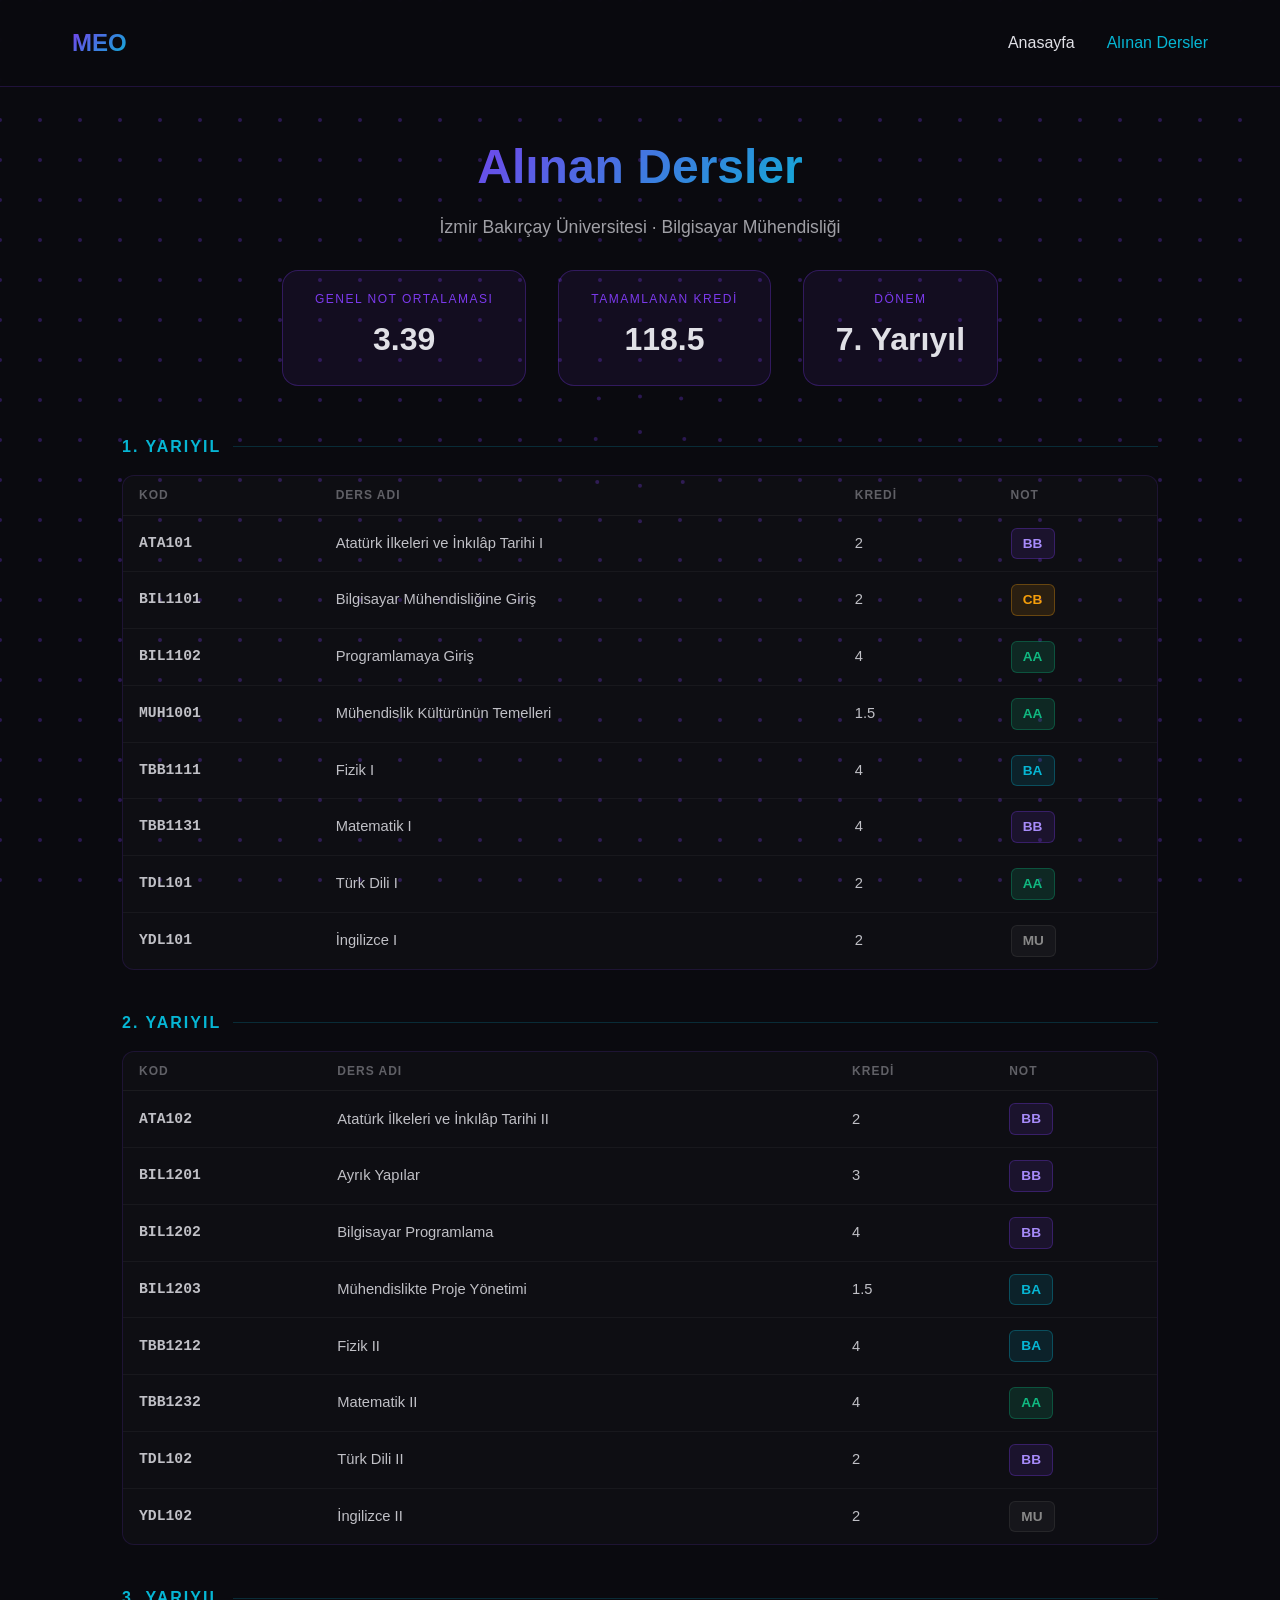
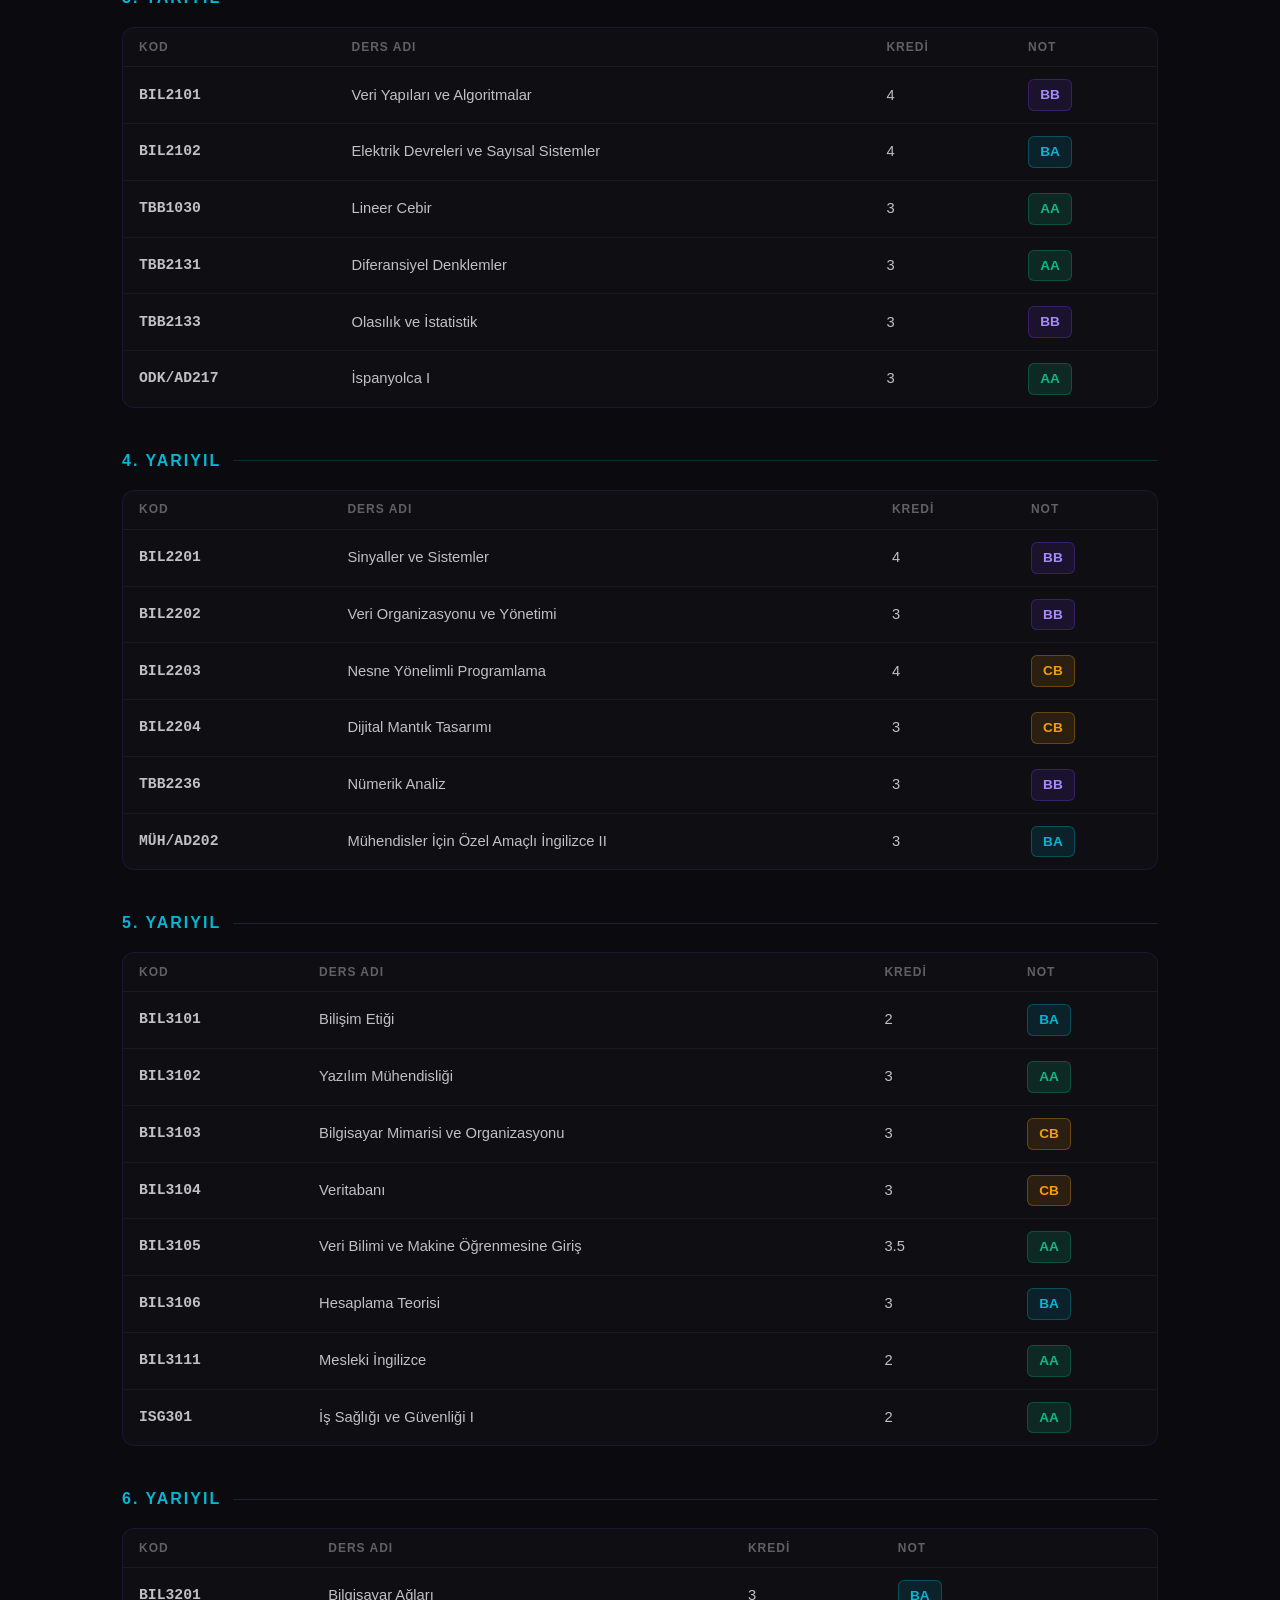
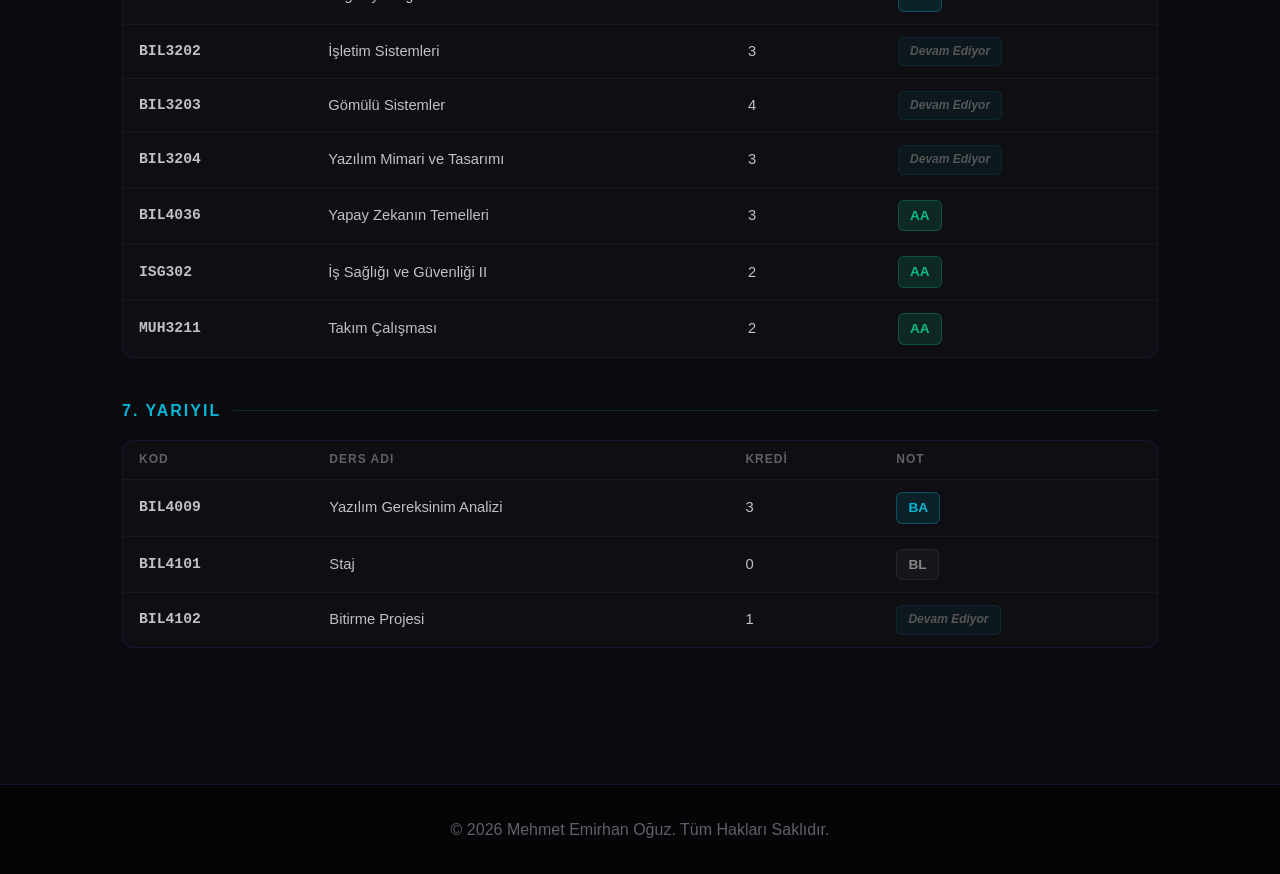
==== dersler.html @ ff8ae70c "portfolio sitesi" ====
<!DOCTYPE html>
<html lang="tr">
<head>
    <meta charset="UTF-8">
    <meta name="viewport" content="width=device-width, initial-scale=1.0">
    <title>Aldığım Dersler - Mehmet Emirhan Oğuz</title>
    <link rel="stylesheet" href="style.css">
    <style>
        /* Page Header */
        .page-header {
            min-height: 30vh;
            display: flex;
            align-items: center;
            justify-content: center;
            text-align: center;
            padding-top: 100px;
            position: relative;
            z-index: 1;
        }

        .page-header h1 {
            font-size: 3rem;
            font-weight: bold;
            background: linear-gradient(135deg, #7c3aed, #06b6d4);
            -webkit-background-clip: text;
            -webkit-text-fill-color: transparent;
            background-clip: text;
            margin-bottom: 0.5rem;
        }

        .page-header p {
            color: #a0a0a6;
            font-size: 1.1rem;
        }

        /* GNO Badge */
        .gno-banner {
            display: flex;
            justify-content: center;
            gap: 2rem;
            flex-wrap: wrap;
            margin-bottom: 3rem;
            position: relative;
            z-index: 1;
        }

        .gno-card {
            background: rgba(124, 58, 237, 0.08);
            border: 1px solid rgba(124, 58, 237, 0.3);
            border-radius: 16px;
            padding: 1.2rem 2rem;
            text-align: center;
        }

        .gno-card .gno-label {
            font-size: 0.75rem;
            text-transform: uppercase;
            letter-spacing: 1.5px;
            color: #7c3aed;
            margin-bottom: 0.3rem;
        }

        .gno-card .gno-value {
            font-size: 2rem;
            font-weight: bold;
            color: #e0e0e6;
        }

        /* Courses Section */
        .courses-section {
            padding: 0 2rem 6rem;
            position: relative;
            z-index: 1;
            max-width: 1100px;
            margin: 0 auto;
        }

        /* Semester Block */
        .semester-block {
            margin-bottom: 2.5rem;
        }

        .semester-title {
            font-size: 1rem;
            font-weight: 700;
            text-transform: uppercase;
            letter-spacing: 2px;
            color: #06b6d4;
            margin-bottom: 1rem;
            display: flex;
            align-items: center;
            gap: 0.75rem;
        }

        .semester-title::after {
            content: '';
            flex: 1;
            height: 1px;
            background: rgba(6, 182, 212, 0.2);
        }

        /* Course Table */
        .course-table {
            width: 100%;
            border-collapse: collapse;
        }

        .course-table th {
            text-align: left;
            font-size: 0.75rem;
            text-transform: uppercase;
            letter-spacing: 1px;
            color: #606066;
            padding: 0.6rem 1rem;
            border-bottom: 1px solid rgba(255,255,255,0.05);
        }

        .course-table td {
            padding: 0.75rem 1rem;
            font-size: 0.92rem;
            color: #c0c0c6;
            border-bottom: 1px solid rgba(255,255,255,0.04);
        }

        .course-table tr:last-child td {
            border-bottom: none;
        }

        .course-table tbody tr {
            transition: background 0.2s ease;
        }

        .course-table tbody tr:hover {
            background: rgba(124, 58, 237, 0.06);
        }

        .course-code {
            font-family: 'Courier New', monospace;
            font-size: 0.8rem;
            color: #7c3aed;
            font-weight: 600;
        }

        /* Grade Badges */
        .grade {
            display: inline-block;
            padding: 0.25rem 0.7rem;
            border-radius: 6px;
            font-weight: 700;
            font-size: 0.85rem;
        }

        .grade-AA { background: rgba(16, 185, 129, 0.15); color: #10b981; border: 1px solid rgba(16,185,129,0.3); }
        .grade-BA { background: rgba(6, 182, 212, 0.12); color: #06b6d4; border: 1px solid rgba(6,182,212,0.3); }
        .grade-BB { background: rgba(124, 58, 237, 0.12); color: #a78bfa; border: 1px solid rgba(124,58,237,0.3); }
        .grade-CB { background: rgba(245, 158, 11, 0.12); color: #f59e0b; border: 1px solid rgba(245,158,11,0.3); }
        .grade-MU { background: rgba(100,100,100,0.1); color: #888; border: 1px solid rgba(100,100,100,0.2); }
        .grade-ongoing { background: rgba(6, 182, 212, 0.06); color: #555; border: 1px solid rgba(6,182,212,0.1); font-style: italic; font-size: 0.75rem; }

        /* Semester card wrapper */
        .semester-card {
            background: rgba(255,255,255,0.02);
            border: 1px solid rgba(124, 58, 237, 0.15);
            border-radius: 12px;
            overflow: hidden;
        }

        .back-link {
            display: inline-flex;
            align-items: center;
            gap: 0.5rem;
            color: #7c3aed;
            text-decoration: none;
            font-size: 0.9rem;
            font-weight: 600;
            margin-bottom: 2rem;
            transition: color 0.2s;
            position: relative;
            z-index: 1;
            padding: 0 2rem;
            margin-top: 1rem;
        }

        .back-link:hover { color: #a78bfa; }
    </style>
</head>
<body>

    <canvas id="dot-canvas"></canvas>
    <div id="particles-container"></div>

    <!-- Navigation -->
    <nav class="navbar">
        <div class="navbar-content">
            <div class="logo">MEO</div>
            <ul class="nav-links">
                <li><a href="index.html">Anasayfa</a></li>
                <li><a href="dersler.html" style="color:#06b6d4">Alınan Dersler</a></li>
            </ul>
        </div>
    </nav>

    <!-- Page Header -->
    <div class="page-header">
        <div>
            <h1>Alınan Dersler</h1>
            <p>İzmir Bakırçay Üniversitesi · Bilgisayar Mühendisliği</p>
        </div>
    </div>

    <!-- GNO Kartları -->
    <div class="gno-banner">
        <div class="gno-card">
            <div class="gno-label">Genel Not Ortalaması</div>
            <div class="gno-value">3.39</div>
        </div>
        <div class="gno-card">
            <div class="gno-label">Tamamlanan Kredi</div>
            <div class="gno-value">118.5</div>
        </div>
        <div class="gno-card">
            <div class="gno-label">Dönem</div>
            <div class="gno-value">7. Yarıyıl</div>
        </div>
    </div>

    <!-- Courses -->
    <div class="courses-section">

        <!-- 1. Yarıyıl -->
        <div class="semester-block">
            <div class="semester-title">1. Yarıyıl</div>
            <div class="semester-card">
                <table class="course-table">
                    <thead>
                        <tr>
                            <th>Kod</th>
                            <th>Ders Adı</th>
                            <th>Kredi</th>
                            <th>Not</th>
                        </tr>
                    </thead>
                    <tbody>
                        <tr><td class="course-code">ATA101</td><td>Atatürk İlkeleri ve İnkılâp Tarihi I</td><td>2</td><td><span class="grade grade-BB">BB</span></td></tr>
                        <tr><td class="course-code">BIL1101</td><td>Bilgisayar Mühendisliğine Giriş</td><td>2</td><td><span class="grade grade-CB">CB</span></td></tr>
                        <tr><td class="course-code">BIL1102</td><td>Programlamaya Giriş</td><td>4</td><td><span class="grade grade-AA">AA</span></td></tr>
                        <tr><td class="course-code">MUH1001</td><td>Mühendislik Kültürünün Temelleri</td><td>1.5</td><td><span class="grade grade-AA">AA</span></td></tr>
                        <tr><td class="course-code">TBB1111</td><td>Fizik I</td><td>4</td><td><span class="grade grade-BA">BA</span></td></tr>
                        <tr><td class="course-code">TBB1131</td><td>Matematik I</td><td>4</td><td><span class="grade grade-BB">BB</span></td></tr>
                        <tr><td class="course-code">TDL101</td><td>Türk Dili I</td><td>2</td><td><span class="grade grade-AA">AA</span></td></tr>
                        <tr><td class="course-code">YDL101</td><td>İngilizce I</td><td>2</td><td><span class="grade grade-MU">MU</span></td></tr>
                    </tbody>
                </table>
            </div>
        </div>

        <!-- 2. Yarıyıl -->
        <div class="semester-block">
            <div class="semester-title">2. Yarıyıl</div>
            <div class="semester-card">
                <table class="course-table">
                    <thead>
                        <tr>
                            <th>Kod</th>
                            <th>Ders Adı</th>
                            <th>Kredi</th>
                            <th>Not</th>
                        </tr>
                    </thead>
                    <tbody>
                        <tr><td class="course-code">ATA102</td><td>Atatürk İlkeleri ve İnkılâp Tarihi II</td><td>2</td><td><span class="grade grade-BB">BB</span></td></tr>
                        <tr><td class="course-code">BIL1201</td><td>Ayrık Yapılar</td><td>3</td><td><span class="grade grade-BB">BB</span></td></tr>
                        <tr><td class="course-code">BIL1202</td><td>Bilgisayar Programlama</td><td>4</td><td><span class="grade grade-BB">BB</span></td></tr>
                        <tr><td class="course-code">BIL1203</td><td>Mühendislikte Proje Yönetimi</td><td>1.5</td><td><span class="grade grade-BA">BA</span></td></tr>
                        <tr><td class="course-code">TBB1212</td><td>Fizik II</td><td>4</td><td><span class="grade grade-BA">BA</span></td></tr>
                        <tr><td class="course-code">TBB1232</td><td>Matematik II</td><td>4</td><td><span class="grade grade-AA">AA</span></td></tr>
                        <tr><td class="course-code">TDL102</td><td>Türk Dili II</td><td>2</td><td><span class="grade grade-BB">BB</span></td></tr>
                        <tr><td class="course-code">YDL102</td><td>İngilizce II</td><td>2</td><td><span class="grade grade-MU">MU</span></td></tr>
                    </tbody>
                </table>
            </div>
        </div>

        <!-- 3. Yarıyıl -->
        <div class="semester-block">
            <div class="semester-title">3. Yarıyıl</div>
            <div class="semester-card">
                <table class="course-table">
                    <thead>
                        <tr>
                            <th>Kod</th>
                            <th>Ders Adı</th>
                            <th>Kredi</th>
                            <th>Not</th>
                        </tr>
                    </thead>
                    <tbody>
                        <tr><td class="course-code">BIL2101</td><td>Veri Yapıları ve Algoritmalar</td><td>4</td><td><span class="grade grade-BB">BB</span></td></tr>
                        <tr><td class="course-code">BIL2102</td><td>Elektrik Devreleri ve Sayısal Sistemler</td><td>4</td><td><span class="grade grade-BA">BA</span></td></tr>
                        <tr><td class="course-code">TBB1030</td><td>Lineer Cebir</td><td>3</td><td><span class="grade grade-AA">AA</span></td></tr>
                        <tr><td class="course-code">TBB2131</td><td>Diferansiyel Denklemler</td><td>3</td><td><span class="grade grade-AA">AA</span></td></tr>
                        <tr><td class="course-code">TBB2133</td><td>Olasılık ve İstatistik</td><td>3</td><td><span class="grade grade-BB">BB</span></td></tr>
                        <tr><td class="course-code">ODK/AD217</td><td>İspanyolca I</td><td>3</td><td><span class="grade grade-AA">AA</span></td></tr>
                    </tbody>
                </table>
            </div>
        </div>

        <!-- 4. Yarıyıl -->
        <div class="semester-block">
            <div class="semester-title">4. Yarıyıl</div>
            <div class="semester-card">
                <table class="course-table">
                    <thead>
                        <tr>
                            <th>Kod</th>
                            <th>Ders Adı</th>
                            <th>Kredi</th>
                            <th>Not</th>
                        </tr>
                    </thead>
                    <tbody>
                        <tr><td class="course-code">BIL2201</td><td>Sinyaller ve Sistemler</td><td>4</td><td><span class="grade grade-BB">BB</span></td></tr>
                        <tr><td class="course-code">BIL2202</td><td>Veri Organizasyonu ve Yönetimi</td><td>3</td><td><span class="grade grade-BB">BB</span></td></tr>
                        <tr><td class="course-code">BIL2203</td><td>Nesne Yönelimli Programlama</td><td>4</td><td><span class="grade grade-CB">CB</span></td></tr>
                        <tr><td class="course-code">BIL2204</td><td>Dijital Mantık Tasarımı</td><td>3</td><td><span class="grade grade-CB">CB</span></td></tr>
                        <tr><td class="course-code">TBB2236</td><td>Nümerik Analiz</td><td>3</td><td><span class="grade grade-BB">BB</span></td></tr>
                        <tr><td class="course-code">MÜH/AD202</td><td>Mühendisler İçin Özel Amaçlı İngilizce II</td><td>3</td><td><span class="grade grade-BA">BA</span></td></tr>
                    </tbody>
                </table>
            </div>
        </div>

        <!-- 5. Yarıyıl -->
        <div class="semester-block">
            <div class="semester-title">5. Yarıyıl</div>
            <div class="semester-card">
                <table class="course-table">
                    <thead>
                        <tr>
                            <th>Kod</th>
                            <th>Ders Adı</th>
                            <th>Kredi</th>
                            <th>Not</th>
                        </tr>
                    </thead>
                    <tbody>
                        <tr><td class="course-code">BIL3101</td><td>Bilişim Etiği</td><td>2</td><td><span class="grade grade-BA">BA</span></td></tr>
                        <tr><td class="course-code">BIL3102</td><td>Yazılım Mühendisliği</td><td>3</td><td><span class="grade grade-AA">AA</span></td></tr>
                        <tr><td class="course-code">BIL3103</td><td>Bilgisayar Mimarisi ve Organizasyonu</td><td>3</td><td><span class="grade grade-CB">CB</span></td></tr>
                        <tr><td class="course-code">BIL3104</td><td>Veritabanı</td><td>3</td><td><span class="grade grade-CB">CB</span></td></tr>
                        <tr><td class="course-code">BIL3105</td><td>Veri Bilimi ve Makine Öğrenmesine Giriş</td><td>3.5</td><td><span class="grade grade-AA">AA</span></td></tr>
                        <tr><td class="course-code">BIL3106</td><td>Hesaplama Teorisi</td><td>3</td><td><span class="grade grade-BA">BA</span></td></tr>
                        <tr><td class="course-code">BIL3111</td><td>Mesleki İngilizce</td><td>2</td><td><span class="grade grade-AA">AA</span></td></tr>
                        <tr><td class="course-code">ISG301</td><td>İş Sağlığı ve Güvenliği I</td><td>2</td><td><span class="grade grade-AA">AA</span></td></tr>
                    </tbody>
                </table>
            </div>
        </div>

        <!-- 6. Yarıyıl -->
        <div class="semester-block">
            <div class="semester-title">6. Yarıyıl</div>
            <div class="semester-card">
                <table class="course-table">
                    <thead>
                        <tr>
                            <th>Kod</th>
                            <th>Ders Adı</th>
                            <th>Kredi</th>
                            <th>Not</th>
                        </tr>
                    </thead>
                    <tbody>
                        <tr><td class="course-code">BIL3201</td><td>Bilgisayar Ağları</td><td>3</td><td><span class="grade grade-BA">BA</span></td></tr>
                        <tr><td class="course-code">BIL3202</td><td>İşletim Sistemleri</td><td>3</td><td><span class="grade grade-ongoing">Devam Ediyor</span></td></tr>
                        <tr><td class="course-code">BIL3203</td><td>Gömülü Sistemler</td><td>4</td><td><span class="grade grade-ongoing">Devam Ediyor</span></td></tr>
                        <tr><td class="course-code">BIL3204</td><td>Yazılım Mimari ve Tasarımı</td><td>3</td><td><span class="grade grade-ongoing">Devam Ediyor</span></td></tr>
                        <tr><td class="course-code">BIL4036</td><td>Yapay Zekanın Temelleri</td><td>3</td><td><span class="grade grade-AA">AA</span></td></tr>
                        <tr><td class="course-code">ISG302</td><td>İş Sağlığı ve Güvenliği II</td><td>2</td><td><span class="grade grade-AA">AA</span></td></tr>
                        <tr><td class="course-code">MUH3211</td><td>Takım Çalışması</td><td>2</td><td><span class="grade grade-AA">AA</span></td></tr>
                    </tbody>
                </table>
            </div>
        </div>

        <!-- 7. Yarıyıl -->
        <div class="semester-block">
            <div class="semester-title">7. Yarıyıl</div>
            <div class="semester-card">
                <table class="course-table">
                    <thead>
                        <tr>
                            <th>Kod</th>
                            <th>Ders Adı</th>
                            <th>Kredi</th>
                            <th>Not</th>
                        </tr>
                    </thead>
                    <tbody>
                        <tr><td class="course-code">BIL4009</td><td>Yazılım Gereksinim Analizi</td><td>3</td><td><span class="grade grade-BA">BA</span></td></tr>
                        <tr><td class="course-code">BIL4101</td><td>Staj</td><td>0</td><td><span class="grade grade-MU">BL</span></td></tr>
                        <tr><td class="course-code">BIL4102</td><td>Bitirme Projesi</td><td>1</td><td><span class="grade grade-ongoing">Devam Ediyor</span></td></tr>
                    </tbody>
                </table>
            </div>
        </div>

    </div>

    <!-- Footer -->
    <footer class="footer">
        <p>&copy; 2026 Mehmet Emirhan Oğuz. Tüm Hakları Saklıdır.</p>
    </footer>

    <script src="script.js"></script>
</body>
</html>
---- style.css ----
/* Global Styles */
* {
    margin: 0;
    padding: 0;
    box-sizing: border-box;
}

html {
    scroll-behavior: smooth;
}

body {
    font-family: 'Segoe UI', Tahoma, Geneva, Verdana, sans-serif;
    background-color: #0a0a0f;
    color: #e0e0e6;
    line-height: 1.6;
    overflow-x: hidden;
}

/* Canvas Background */
#dot-canvas {
    position: fixed;
    top: 0;
    left: 0;
    width: 100%;
    height: 100%;
    pointer-events: none;
    z-index: 0;
}

/* Particles Container */
#particles-container {
    position: fixed;
    top: 0;
    left: 0;
    width: 100%;
    height: 100%;
    pointer-events: none;
    z-index: 50;
}

.code-particle {
    position: absolute;
    font-family: 'Courier New', monospace;
    font-size: 0.75rem;
    font-weight: bold;
    white-space: nowrap;
    user-select: none;
    animation: particle-float 1.5s ease-out forwards;
}

@keyframes particle-float {
    0% {
        opacity: 1;
        transform: translateY(0px);
    }
    100% {
        opacity: 0;
        transform: translateY(-100px);
    }
}

/* Navbar */
.navbar {
    position: fixed;
    top: 0;
    left: 0;
    right: 0;
    background: rgba(10, 10, 15, 0.95);
    backdrop-filter: blur(10px);
    z-index: 100;
    border-bottom: 1px solid rgba(124, 58, 237, 0.2);
}

.navbar-content {
    max-width: 1200px;
    margin: 0 auto;
    padding: 1.5rem 2rem;
    display: flex;
    justify-content: space-between;
    align-items: center;
}

.logo {
    font-size: 1.5rem;
    font-weight: bold;
    background: linear-gradient(135deg, #7c3aed, #06b6d4);
    -webkit-background-clip: text;
    -webkit-text-fill-color: transparent;
    background-clip: text;
}

.nav-links {
    display: flex;
    list-style: none;
    gap: 2rem;
}

.nav-links a {
    color: #e0e0e6;
    text-decoration: none;
    transition: color 0.3s ease;
    position: relative;
}

.nav-links a:hover {
    color: #06b6d4;
}

.nav-links a::after {
    content: '';
    position: absolute;
    bottom: -5px;
    left: 0;
    width: 0;
    height: 2px;
    background: linear-gradient(90deg, #7c3aed, #06b6d4);
    transition: width 0.3s ease;
}

.nav-links a:hover::after {
    width: 100%;
}

/* Container */
.container {
    max-width: 1200px;
    margin: 0 auto;
    padding: 0 2rem;
}

/* Hero Section */
.hero {
    min-height: 100vh;
    display: flex;
    align-items: center;
    justify-content: center;
    position: relative;
    margin-top: 60px;
    text-align: center;
    overflow: hidden;
}

.hero::before {
    content: '';
    position: absolute;
    width: 400px;
    height: 400px;
    background: radial-gradient(circle, rgba(124, 58, 237, 0.1) 0%, transparent 70%);
    border-radius: 50%;
    top: 10%;
    right: 10%;
    animation: pulse 4s ease-in-out infinite;
}

.hero::after {
    content: '';
    position: absolute;
    width: 300px;
    height: 300px;
    background: radial-gradient(circle, rgba(6, 182, 212, 0.1) 0%, transparent 70%);
    border-radius: 50%;
    bottom: 10%;
    left: 10%;
    animation: pulse-reverse 4s ease-in-out infinite;
}

@keyframes pulse {
    0%, 100% { transform: scale(1); }
    50% { transform: scale(1.1); }
}

@keyframes pulse-reverse {
    0%, 100% { transform: scale(1); }
    50% { transform: scale(0.9); }
}

.hero-content {
    position: relative;
    z-index: 1;
    animation: fadeInUp 0.8s ease;
    display: flex;
    flex-direction: column;
    align-items: center;
    gap: 2rem;
}

.profile-pic {
    width: 150px;
    height: 150px;
    border-radius: 50%;
    background: rgba(124, 58, 237, 0.1);
    border: 3px solid #7c3aed;
    display: flex;
    align-items: center;
    justify-content: center;
    font-size: 4rem;
    animation: profile-pulse 2s ease-in-out infinite;
}

@keyframes profile-pulse {
    0%, 100% {
        box-shadow: 0 0 0 0 rgba(124, 58, 237, 0.5);
    }
    50% {
        box-shadow: 0 0 0 10px rgba(124, 58, 237, 0);
    }
}

@keyframes fadeInUp {
    from {
        opacity: 0;
        transform: translateY(30px);
    }
    to {
        opacity: 1;
        transform: translateY(0);
    }
}

.hero-title {
    font-size: 3.5rem;
    margin-bottom: 1rem;
    font-weight: bold;
    line-height: 1.2;
}

.highlight {
    background: linear-gradient(135deg, #7c3aed, #06b6d4);
    -webkit-background-clip: text;
    -webkit-text-fill-color: transparent;
    background-clip: text;
}

.hero-subtitle {
    font-size: 1.3rem;
    color: #a0a0a6;
    margin-bottom: 2rem;
}

.cta-button {
    display: inline-block;
    padding: 1rem 2.5rem;
    background: linear-gradient(135deg, #7c3aed, #06b6d4);
    color: white;
    border: none;
    border-radius: 50px;
    text-decoration: none;
    font-weight: 600;
    transition: all 0.3s ease;
    box-shadow: 0 4px 15px rgba(124, 58, 237, 0.3);
}

.cta-button:hover {
    transform: translateY(-3px);
    box-shadow: 0 6px 25px rgba(124, 58, 237, 0.5);
}

/* About Section */
.about {
    padding: 6rem 2rem;
    position: relative;
    z-index: 1;
}

.about h2 {
    font-size: 2.5rem;
    margin-bottom: 2rem;
    text-align: center;
    background: linear-gradient(135deg, #7c3aed, #06b6d4);
    -webkit-background-clip: text;
    -webkit-text-fill-color: transparent;
    background-clip: text;
}

.about-text {
    font-size: 1.1rem;
    max-width: 700px;
    margin: 0 auto;
    color: #c0c0c6;
    text-align: center;
    line-height: 1.8;
}

/* Skills Section */
.skills-section {
    margin-top: 3rem;
}

.skills-title {
    font-size: 1.5rem;
    text-align: center;
    margin-bottom: 2rem;
    background: linear-gradient(135deg, #7c3aed, #06b6d4);
    -webkit-background-clip: text;
    -webkit-text-fill-color: transparent;
    background-clip: text;
}

.skills-grid {
    display: grid;
    grid-template-columns: repeat(2, 1fr);
    gap: 1.5rem;
    max-width: 900px;
    margin: 0 auto;
}

.skill-category {
    background: rgba(255, 255, 255, 0.03);
    border: 1px solid rgba(124, 58, 237, 0.2);
    border-radius: 12px;
    padding: 1.5rem;
}

.skill-category h4 {
    font-size: 0.85rem;
    text-transform: uppercase;
    letter-spacing: 1px;
    color: #06b6d4;
    margin-bottom: 1rem;
}

.skill-tags {
    display: flex;
    flex-wrap: wrap;
    gap: 0.5rem;
}

.skill-tag {
    display: inline-block;
    padding: 0.35rem 0.75rem;
    background: rgba(124, 58, 237, 0.1);
    border: 1px solid rgba(124, 58, 237, 0.3);
    border-radius: 20px;
    font-size: 0.78rem;
    color: #a78bfa;
    transition: all 0.2s ease;
}

.skill-tag:hover {
    background: rgba(124, 58, 237, 0.25);
    border-color: rgba(124, 58, 237, 0.6);
    color: #c4b5fd;
}

@media (max-width: 768px) {
    .skills-grid {
        grid-template-columns: 1fr;
    }
}

/* Hobbies Section */
.hobbies-section {
    margin-top: 2.5rem;
}

.hobbies-grid {
    display: flex;
    flex-wrap: wrap;
    gap: 1rem;
    max-width: 900px;
    margin: 0 auto;
    justify-content: center;
}

.hobby-item {
    display: flex;
    align-items: center;
    gap: 0.75rem;
    background: rgba(255, 255, 255, 0.02);
    border: 1px solid rgba(6, 182, 212, 0.15);
    border-radius: 12px;
    padding: 0.9rem 1.2rem;
    flex: 1 1 180px;
    max-width: 260px;
    transition: border-color 0.2s ease;
}

.hobby-item:hover {
    border-color: rgba(6, 182, 212, 0.35);
}

.hobby-icon {
    font-size: 1.6rem;
    flex-shrink: 0;
}

.hobby-name {
    font-size: 0.9rem;
    font-weight: 600;
    color: #e0e0e6;
    margin-bottom: 0.15rem;
}

.hobby-desc {
    font-size: 0.78rem;
    color: #666677;
    line-height: 1.4;
}

@media (max-width: 768px) {
    .hobbies-grid {
        flex-direction: column;
        align-items: stretch;
    }
    .hobby-item {
        max-width: 100%;
    }
}

/* Education Section */
.education {
    padding: 6rem 2rem;
    position: relative;
    z-index: 1;
}

.education h2 {
    font-size: 2.5rem;
    margin-bottom: 3rem;
    text-align: center;
    background: linear-gradient(135deg, #7c3aed, #06b6d4);
    -webkit-background-clip: text;
    -webkit-text-fill-color: transparent;
    background-clip: text;
}

.education-grid {
    display: grid;
    grid-template-columns: repeat(2, 1fr);
    gap: 2rem;
    max-width: 900px;
    margin: 0 auto;
}

.education-card {
    background: rgba(255, 255, 255, 0.03);
    border: 1px solid rgba(124, 58, 237, 0.2);
    border-radius: 16px;
    padding: 2rem;
    display: flex;
    align-items: center;
    gap: 1.5rem;
    transition: all 0.3s ease;
}

.education-card:hover {
    border-color: rgba(124, 58, 237, 0.45);
    box-shadow: 0 8px 32px rgba(124, 58, 237, 0.1);
    transform: translateY(-4px);
}

.edu-logo {
    width: 72px;
    height: 72px;
    object-fit: contain;
    flex-shrink: 0;
    border-radius: 10px;
    background: white;
    padding: 6px;
}

.edu-school-name {
    font-size: 1rem;
    font-weight: 700;
    color: #e0e0e6;
    margin-bottom: 0.3rem;
}

.edu-degree {
    font-size: 0.88rem;
    color: #a78bfa;
    margin-bottom: 0.25rem;
}

.edu-date {
    font-size: 0.8rem;
    color: #666677;
    margin-bottom: 0.25rem;
}

.edu-gpa {
    font-size: 0.82rem;
    color: #06b6d4;
    font-weight: 600;
}

@media (max-width: 768px) {
    .education-grid {
        grid-template-columns: 1fr;
    }
}

/* Contact info */
.contact-info {
    display: flex;
    justify-content: center;
    gap: 2rem;
    flex-wrap: wrap;
    margin-bottom: 1.5rem;
}

.contact-detail {
    display: flex;
    align-items: center;
    gap: 0.5rem;
    font-size: 1rem;
    color: #c0c0c6;
}

.contact-icon {
    font-size: 1.1rem;
}

/* Internship Section */
.internship {
    padding: 6rem 2rem;
    position: relative;
    z-index: 1;
    background: rgba(124, 58, 237, 0.02);
}

.internship h2 {
    font-size: 2.5rem;
    margin-bottom: 2rem;
    text-align: center;
    background: linear-gradient(135deg, #7c3aed, #06b6d4);
    -webkit-background-clip: text;
    -webkit-text-fill-color: transparent;
    background-clip: text;
}

.internship-card {
    max-width: 760px;
    margin: 0 auto;
    background: rgba(255, 255, 255, 0.03);
    border: 1px solid rgba(124, 58, 237, 0.2);
    border-radius: 16px;
    padding: 2rem 2.5rem;
    transition: all 0.3s ease;
}

.internship-card:hover {
    border-color: rgba(124, 58, 237, 0.45);
    box-shadow: 0 8px 32px rgba(124, 58, 237, 0.1);
}

.internship-header {
    display: flex;
    justify-content: space-between;
    align-items: flex-start;
    gap: 1rem;
    margin-bottom: 1.2rem;
}

.internship-role {
    font-size: 1.2rem;
    font-weight: 700;
    color: #e0e0e6;
    margin-bottom: 0.3rem;
}

.internship-company {
    font-size: 0.95rem;
    color: #a78bfa;
    font-weight: 600;
    margin-bottom: 0.25rem;
}

.internship-sub {
    font-weight: 400;
    color: #666677;
    font-size: 0.85rem;
}

.internship-location {
    font-size: 0.82rem;
    color: #555566;
}

.internship-date {
    font-size: 0.85rem;
    color: white;
    background: linear-gradient(135deg, #7c3aed, #06b6d4);
    padding: 0.3rem 0.9rem;
    border-radius: 20px;
    font-weight: 600;
    white-space: nowrap;
    flex-shrink: 0;
}

.internship-tags {
    display: flex;
    flex-wrap: wrap;
    gap: 0.5rem;
    margin-bottom: 1rem;
}

.internship-desc {
    font-size: 0.92rem;
    color: #888899;
    line-height: 1.7;
}

/* Quote */
.quote-section {
    padding: 3rem 2rem;
    text-align: center;
    position: relative;
    z-index: 1;
}

.quote-text {
    font-size: 1.9rem;
    font-style: italic;
    letter-spacing: 0.5px;
    background: linear-gradient(135deg, #7c3aed, #06b6d4);
    -webkit-background-clip: text;
    -webkit-text-fill-color: transparent;
    background-clip: text;
}

/* Projects Section */
.projects {
    padding: 6rem 2rem;
    position: relative;
    z-index: 1;
    background: rgba(124, 58, 237, 0.02);
}

.projects h2 {
    font-size: 2.5rem;
    margin-bottom: 3rem;
    text-align: center;
    background: linear-gradient(135deg, #7c3aed, #06b6d4);
    -webkit-background-clip: text;
    -webkit-text-fill-color: transparent;
    background-clip: text;
}

.projects-grid {
    display: grid;
    grid-template-columns: repeat(3, 1fr);
    gap: 2rem;
    margin-bottom: 3rem;
}

.project-card {
    background: rgba(255, 255, 255, 0.03);
    border: 1px solid rgba(124, 58, 237, 0.2);
    border-radius: 12px;
    padding: 2rem;
    transition: all 0.3s ease;
    position: relative;
    overflow: hidden;
}

.project-card::before {
    content: '';
    position: absolute;
    top: 0;
    left: -100%;
    width: 100%;
    height: 100%;
    background: linear-gradient(90deg, transparent, rgba(124, 58, 237, 0.1), transparent);
    transition: left 0.5s ease;
}

.project-card:hover::before {
    left: 100%;
}

.project-card:hover {
    border-color: rgba(124, 58, 237, 0.5);
    box-shadow: 0 8px 32px rgba(124, 58, 237, 0.15);
    transform: translateY(-8px);
}

.card-icon {
    font-size: 3rem;
    margin-bottom: 1rem;
    display: block;
}

.project-card h3 {
    font-size: 1.3rem;
    margin-bottom: 1rem;
    color: #e0e0e6;
}

.project-card p {
    color: #a0a0a6;
    margin-bottom: 1.5rem;
    font-size: 0.95rem;
}

.card-tags {
    display: flex;
    flex-wrap: wrap;
    gap: 0.5rem;
}

.tag {
    display: inline-block;
    padding: 0.4rem 0.8rem;
    background: rgba(6, 182, 212, 0.1);
    border: 1px solid rgba(6, 182, 212, 0.3);
    border-radius: 20px;
    font-size: 0.75rem;
    color: #06b6d4;
}

/* Contact Section */
.contact {
    padding: 6rem 2rem;
    position: relative;
    z-index: 1;
    text-align: center;
}

.contact h2 {
    font-size: 2.5rem;
    margin-bottom: 1rem;
    background: linear-gradient(135deg, #7c3aed, #06b6d4);
    -webkit-background-clip: text;
    -webkit-text-fill-color: transparent;
    background-clip: text;
}

.contact-text {
    font-size: 1.1rem;
    color: #a0a0a6;
    margin-bottom: 2rem;
}

.contact-links {
    display: flex;
    gap: 1rem;
    justify-content: center;
    flex-wrap: wrap;
}

.contact-button {
    padding: 0.8rem 2rem;
    background: transparent;
    border: 2px solid #7c3aed;
    color: #7c3aed;
    border-radius: 50px;
    text-decoration: none;
    transition: all 0.3s ease;
    font-weight: 600;
}

.contact-button:hover {
    background: #7c3aed;
    color: white;
    box-shadow: 0 4px 15px rgba(124, 58, 237, 0.3);
}

/* Footer */
.footer {
    background: rgba(0, 0, 0, 0.5);
    padding: 2rem;
    text-align: center;
    color: #606066;
    position: relative;
    z-index: 1;
    border-top: 1px solid rgba(124, 58, 237, 0.2);
}

/* Responsive */
@media (max-width: 1024px) {
    .projects-grid {
        grid-template-columns: repeat(2, 1fr);
    }
}

@media (max-width: 768px) {
    .hero-title {
        font-size: 2rem;
    }

    .hero-subtitle {
        font-size: 1rem;
    }

    .nav-links {
        gap: 1rem;
    }

    .navbar-content {
        padding: 1rem;
    }

    .projects-grid {
        grid-template-columns: 1fr;
    }

    .profile-pic {
        width: 120px;
        height: 120px;
        font-size: 3rem;
    }

    .about h2,
    .projects h2,
    .contact h2 {
        font-size: 2rem;
    }

    .contact-links {
        flex-direction: column;
    }

    .contact-button {
        width: 100%;
    }
}

@media (max-width: 480px) {
    .hero-title {
        font-size: 1.5rem;
    }

    .floating-element {
        font-size: 2rem;
    }

    .hero::before,
    .hero::after {
        display: none;
    }
}

/* Project Emoji Animations */
@keyframes emoji-swoosh-left-side {
    0% {
        left: -100px;
        opacity: 0;
    }
    30% {
        left: 30px;
        opacity: 0.4;
    }
    100% {
        left: 30px;
        opacity: 0;
    }
}

@keyframes emoji-swoosh-right-side {
    0% {
        right: -100px;
        opacity: 0;
    }
    30% {
        right: 30px;
        opacity: 0.4;
    }
    100% {
        right: 30px;
        opacity: 0;
    }
}

/* Fast scroll up animation on page load */
@keyframes fast-scroll-up {
    0% {
        transform: translateY(0);
    }
    100% {
        transform: translateY(-2000px);
    }
}
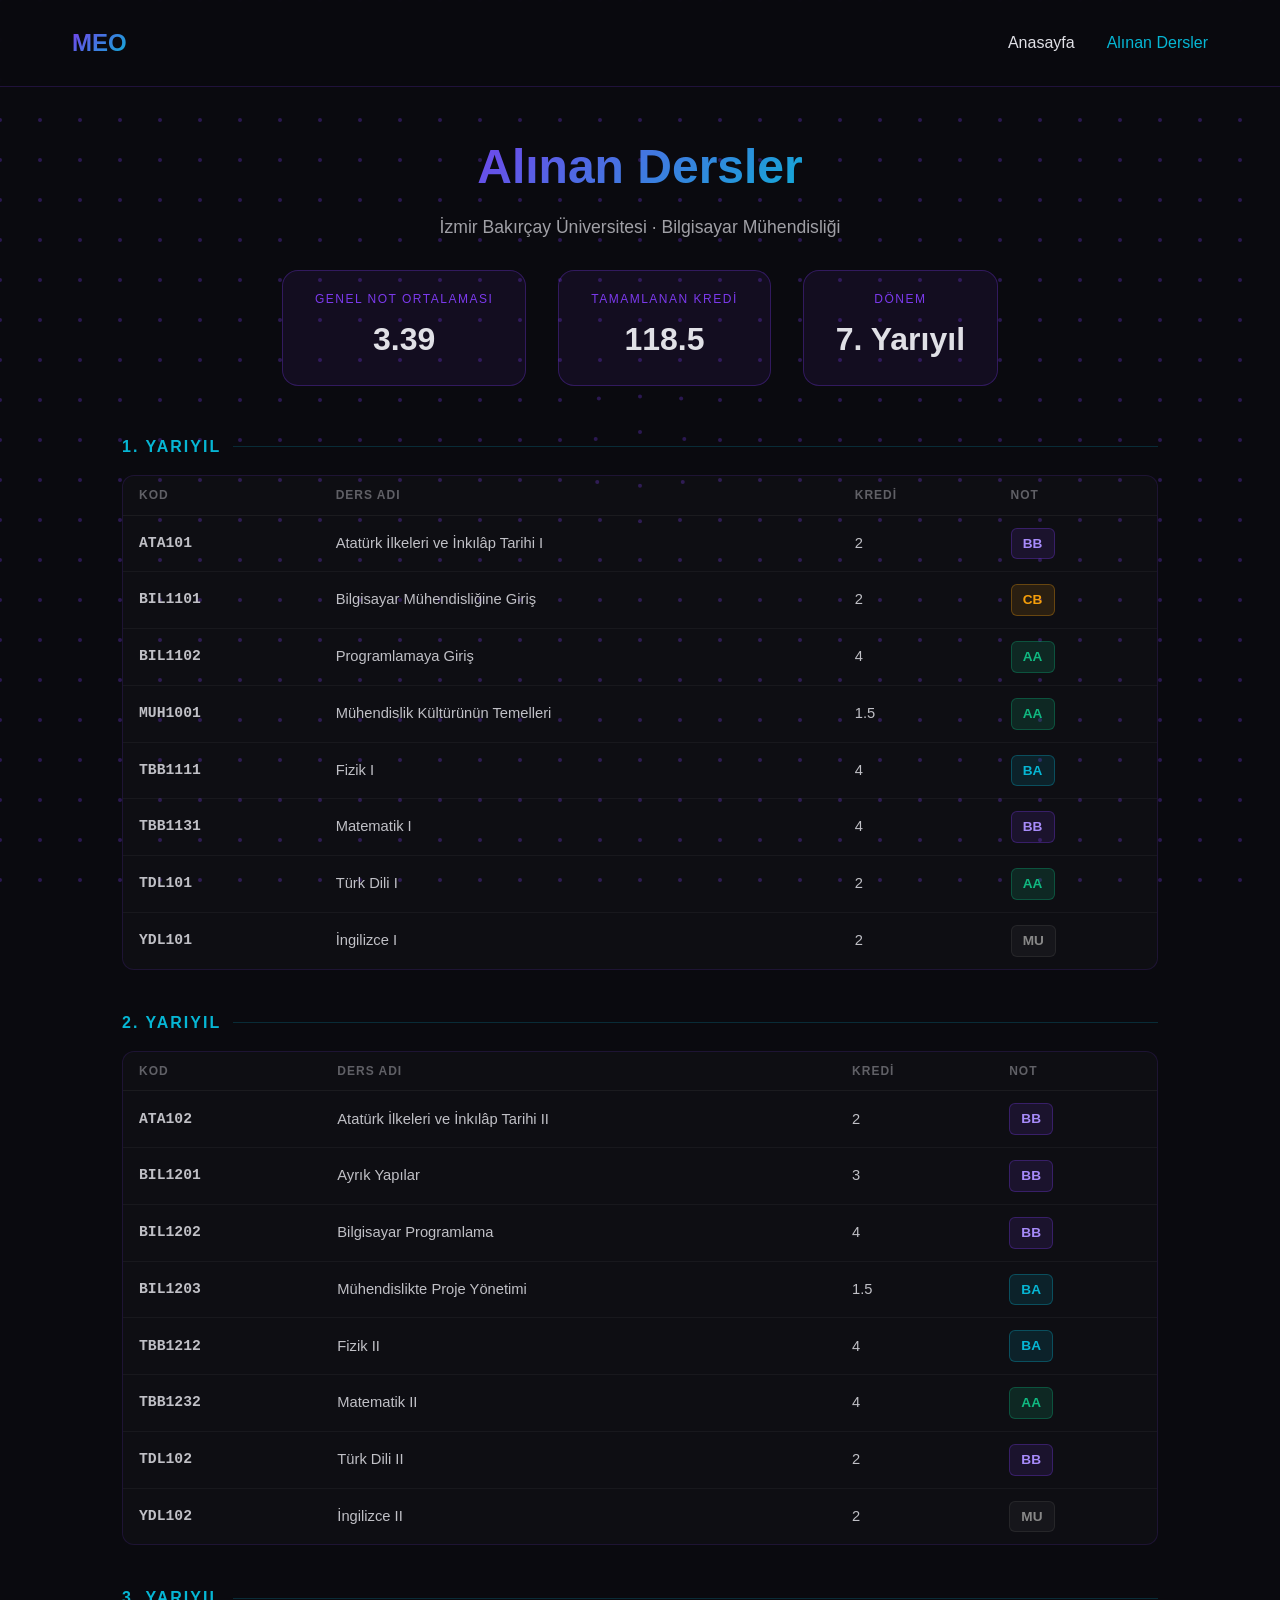
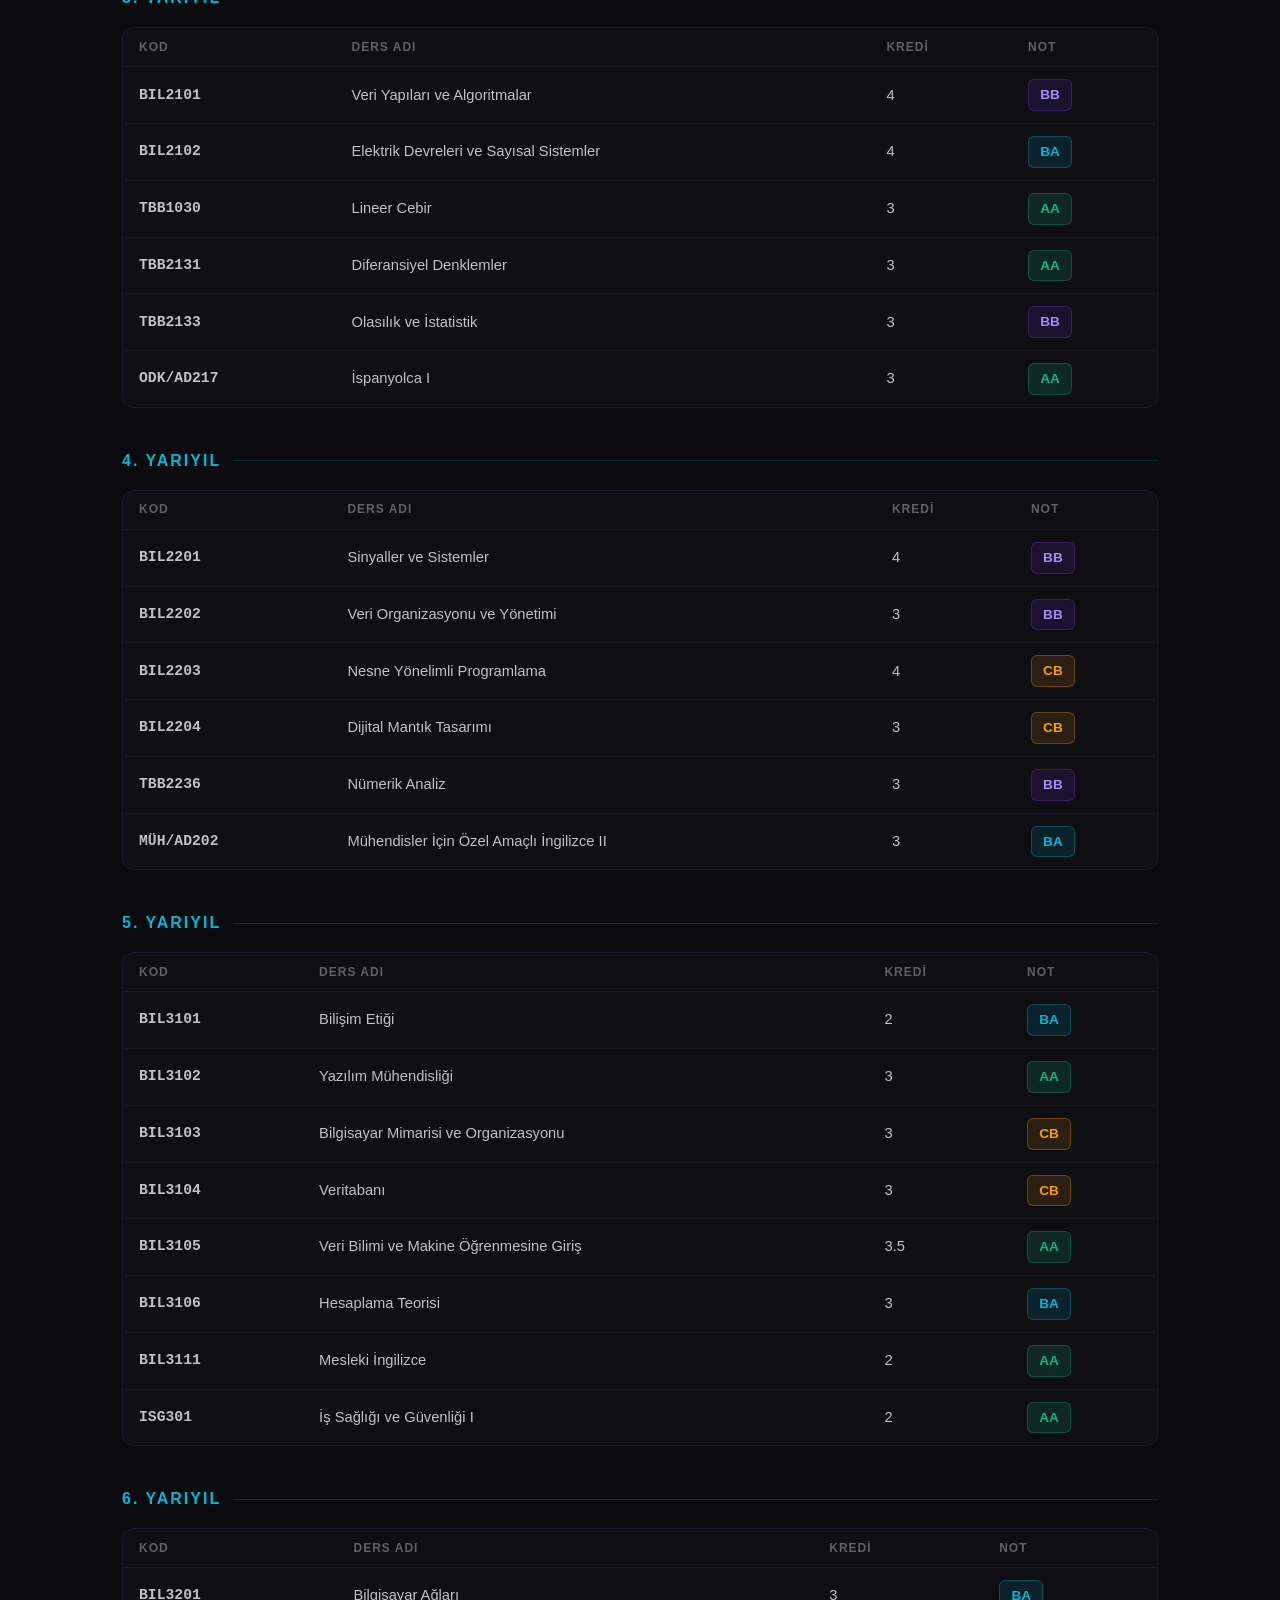
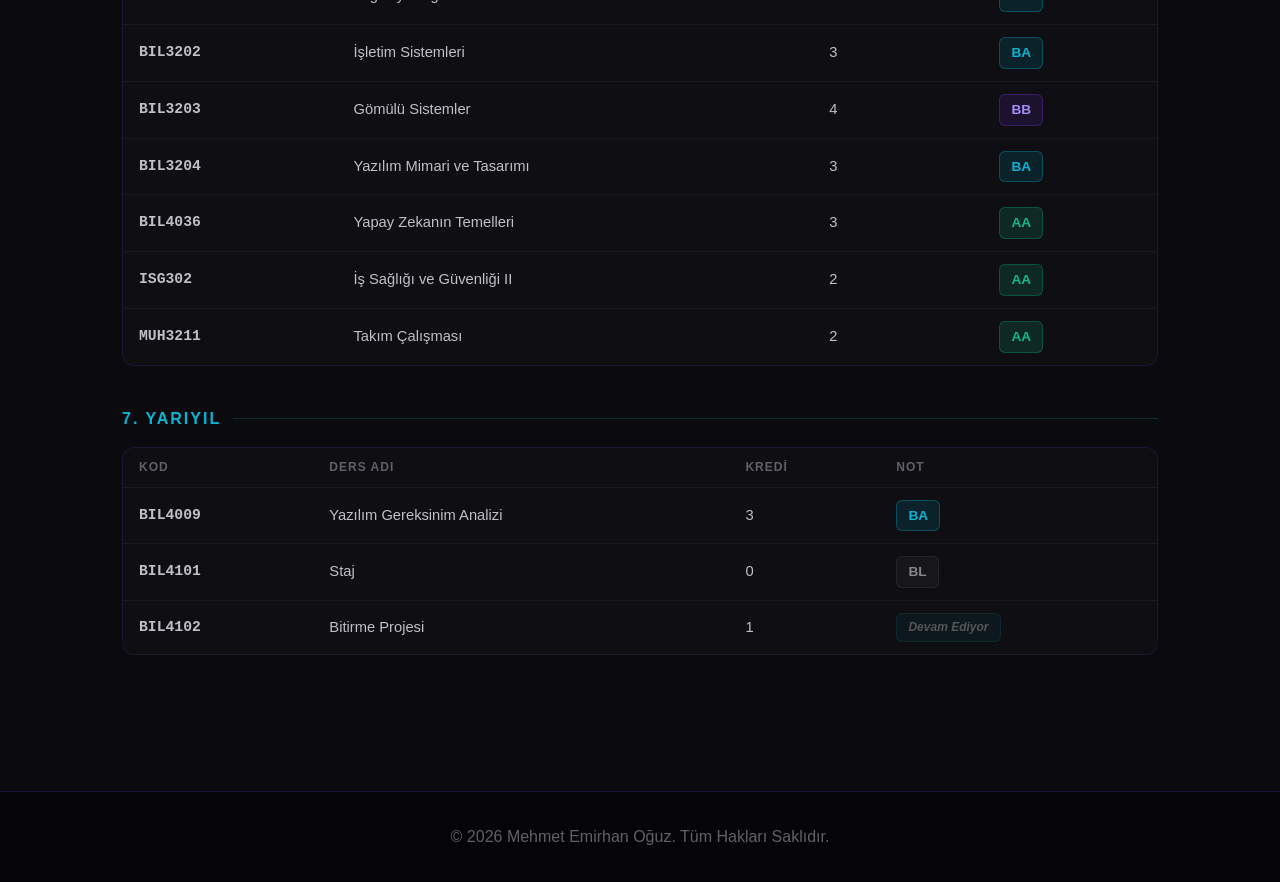
==== commit 088d5def: "Update course grades in dersler.html" ====
--- a/dersler.html
+++ b/dersler.html
@@ -373,9 +373,9 @@
                     </thead>
                     <tbody>
                         <tr><td class="course-code">BIL3201</td><td>Bilgisayar Ağları</td><td>3</td><td><span class="grade grade-BA">BA</span></td></tr>
-                        <tr><td class="course-code">BIL3202</td><td>İşletim Sistemleri</td><td>3</td><td><span class="grade grade-ongoing">Devam Ediyor</span></td></tr>
-                        <tr><td class="course-code">BIL3203</td><td>Gömülü Sistemler</td><td>4</td><td><span class="grade grade-ongoing">Devam Ediyor</span></td></tr>
-                        <tr><td class="course-code">BIL3204</td><td>Yazılım Mimari ve Tasarımı</td><td>3</td><td><span class="grade grade-ongoing">Devam Ediyor</span></td></tr>
+                        <tr><td class="course-code">BIL3202</td><td>İşletim Sistemleri</td><td>3</td><td><span class="grade grade-BA">BA</span></td></tr>
+                        <tr><td class="course-code">BIL3203</td><td>Gömülü Sistemler</td><td>4</td><td><span class="grade grade-BB">BB</span></td></tr>
+                        <tr><td class="course-code">BIL3204</td><td>Yazılım Mimari ve Tasarımı</td><td>3</td><td><span class="grade grade-BA">BA</span></td></tr>
                         <tr><td class="course-code">BIL4036</td><td>Yapay Zekanın Temelleri</td><td>3</td><td><span class="grade grade-AA">AA</span></td></tr>
                         <tr><td class="course-code">ISG302</td><td>İş Sağlığı ve Güvenliği II</td><td>2</td><td><span class="grade grade-AA">AA</span></td></tr>
                         <tr><td class="course-code">MUH3211</td><td>Takım Çalışması</td><td>2</td><td><span class="grade grade-AA">AA</span></td></tr>
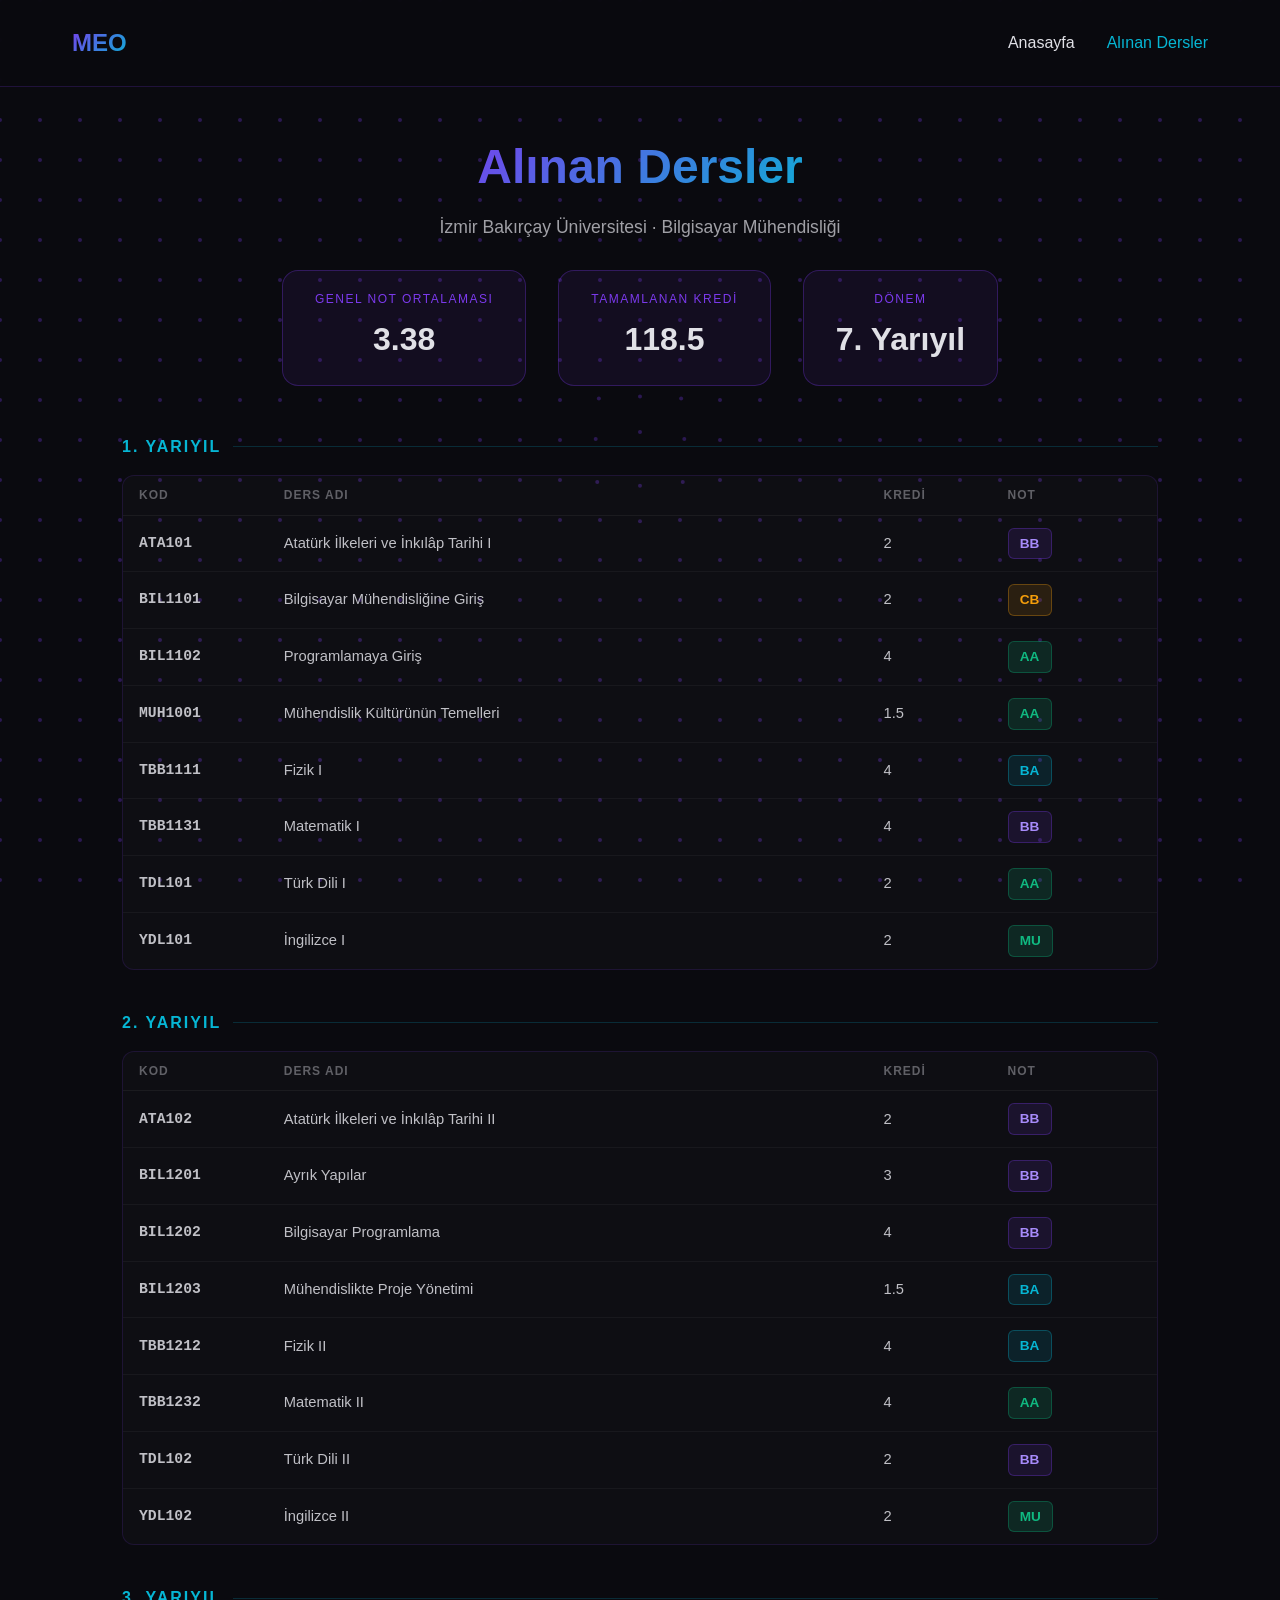
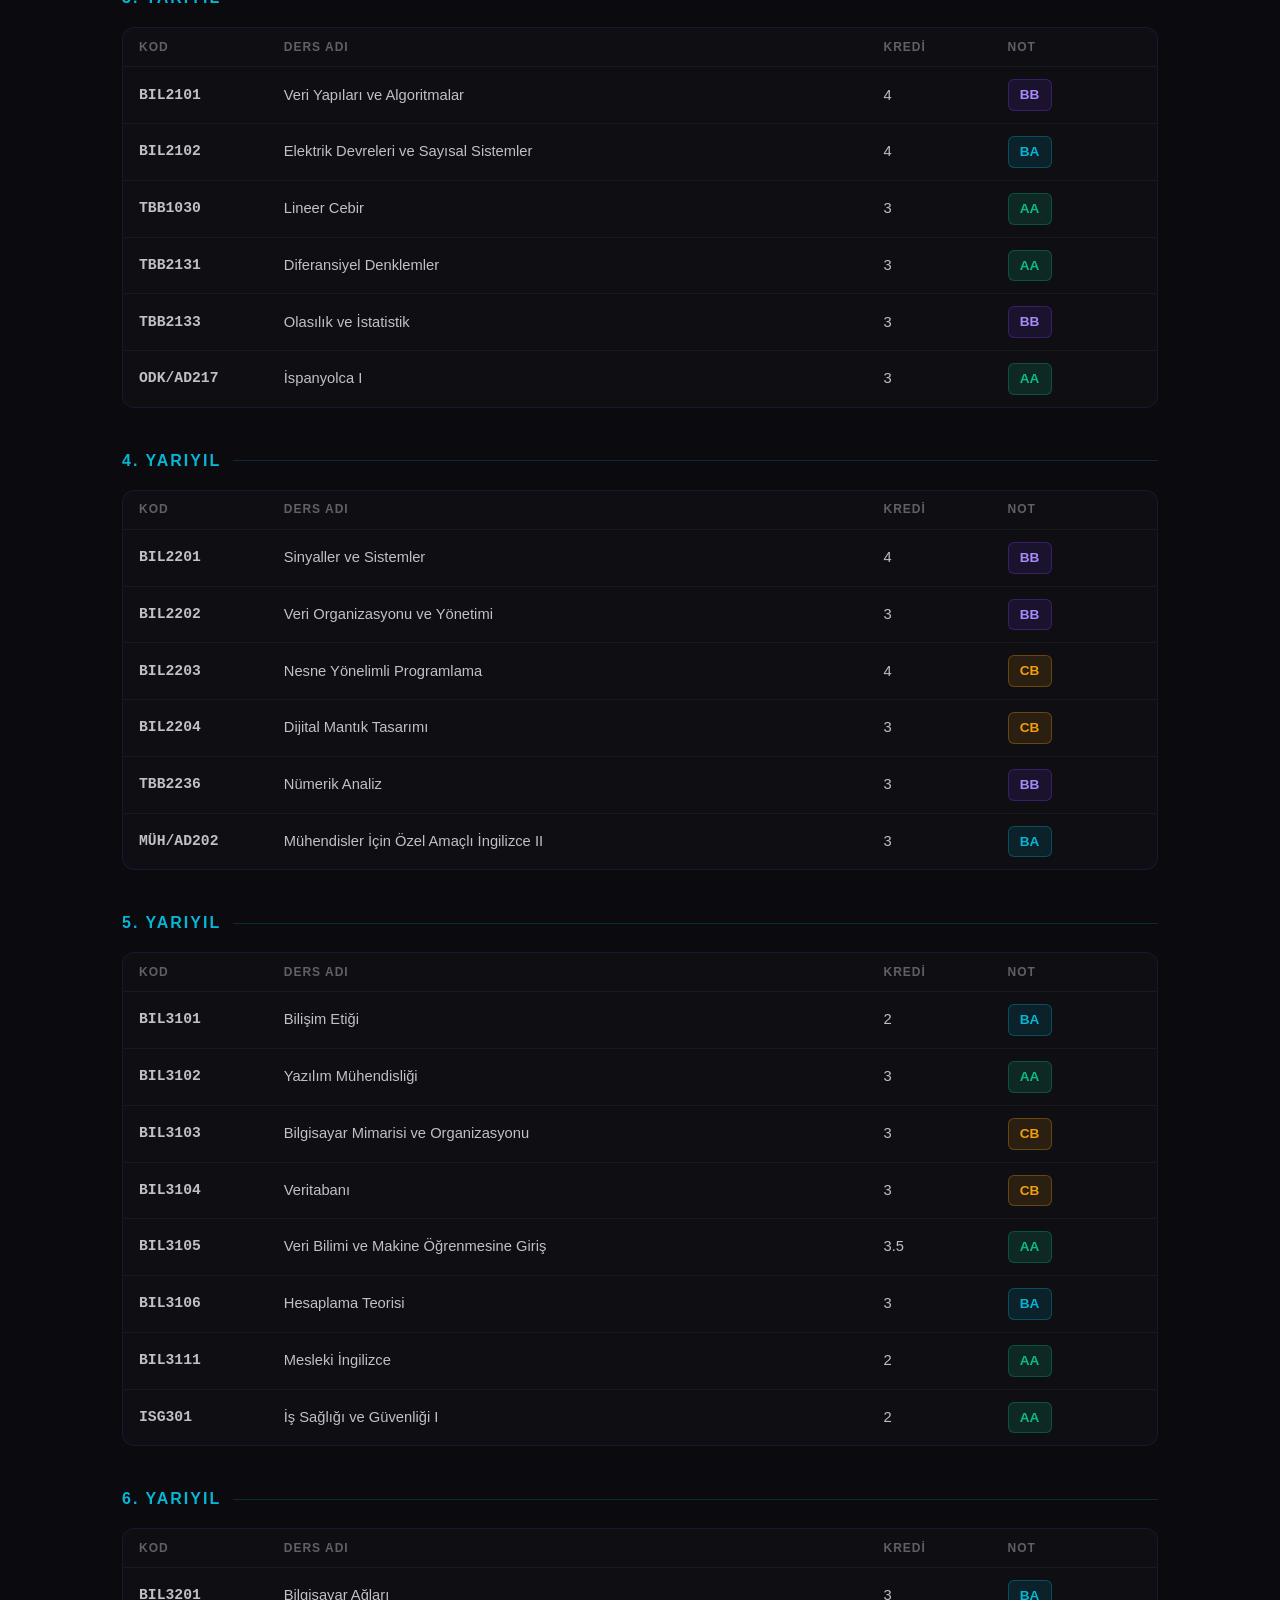
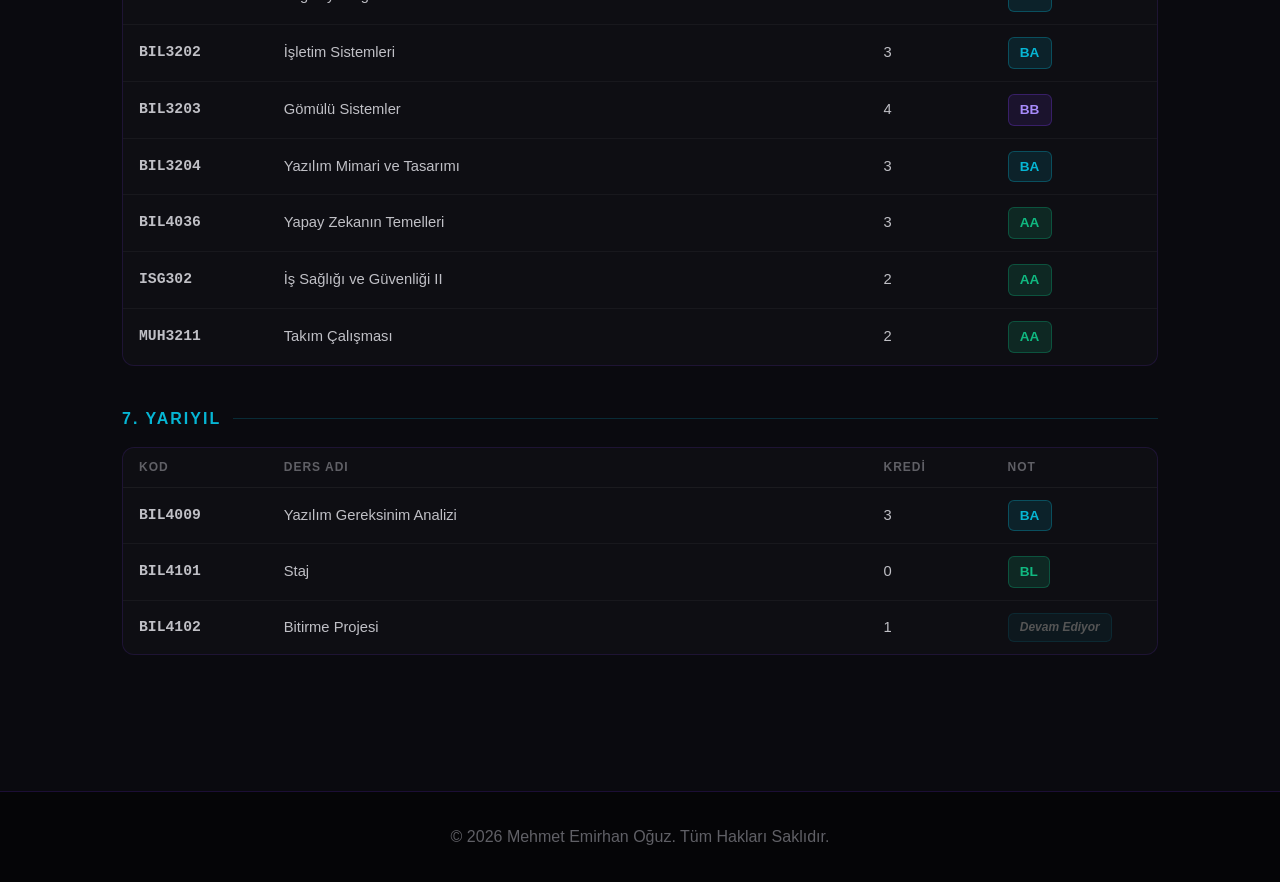
==== commit 8a039c55: "Refactor dersler.html markup and styles Reformat dersler.html: normalize DOCTYPE and self-closing ta" ====
--- a/dersler.html
+++ b/dersler.html
@@ -1,418 +1,697 @@
-<!DOCTYPE html>
+<!doctype html>
 <html lang="tr">
-<head>
-    <meta charset="UTF-8">
-    <meta name="viewport" content="width=device-width, initial-scale=1.0">
+  <head>
+    <meta charset="UTF-8" />
+    <meta name="viewport" content="width=device-width, initial-scale=1.0" />
     <title>Aldığım Dersler - Mehmet Emirhan Oğuz</title>
-    <link rel="stylesheet" href="style.css">
+    <link rel="stylesheet" href="style.css" />
     <style>
-        /* Page Header */
-        .page-header {
-            min-height: 30vh;
-            display: flex;
-            align-items: center;
-            justify-content: center;
-            text-align: center;
-            padding-top: 100px;
-            position: relative;
-            z-index: 1;
-        }
-
-        .page-header h1 {
-            font-size: 3rem;
-            font-weight: bold;
-            background: linear-gradient(135deg, #7c3aed, #06b6d4);
-            -webkit-background-clip: text;
-            -webkit-text-fill-color: transparent;
-            background-clip: text;
-            margin-bottom: 0.5rem;
-        }
-
-        .page-header p {
-            color: #a0a0a6;
-            font-size: 1.1rem;
-        }
-
-        /* GNO Badge */
-        .gno-banner {
-            display: flex;
-            justify-content: center;
-            gap: 2rem;
-            flex-wrap: wrap;
-            margin-bottom: 3rem;
-            position: relative;
-            z-index: 1;
-        }
-
-        .gno-card {
-            background: rgba(124, 58, 237, 0.08);
-            border: 1px solid rgba(124, 58, 237, 0.3);
-            border-radius: 16px;
-            padding: 1.2rem 2rem;
-            text-align: center;
-        }
-
-        .gno-card .gno-label {
-            font-size: 0.75rem;
-            text-transform: uppercase;
-            letter-spacing: 1.5px;
-            color: #7c3aed;
-            margin-bottom: 0.3rem;
-        }
-
-        .gno-card .gno-value {
-            font-size: 2rem;
-            font-weight: bold;
-            color: #e0e0e6;
-        }
-
-        /* Courses Section */
-        .courses-section {
-            padding: 0 2rem 6rem;
-            position: relative;
-            z-index: 1;
-            max-width: 1100px;
-            margin: 0 auto;
-        }
-
-        /* Semester Block */
-        .semester-block {
-            margin-bottom: 2.5rem;
-        }
-
-        .semester-title {
-            font-size: 1rem;
-            font-weight: 700;
-            text-transform: uppercase;
-            letter-spacing: 2px;
-            color: #06b6d4;
-            margin-bottom: 1rem;
-            display: flex;
-            align-items: center;
-            gap: 0.75rem;
-        }
-
-        .semester-title::after {
-            content: '';
-            flex: 1;
-            height: 1px;
-            background: rgba(6, 182, 212, 0.2);
-        }
-
-        /* Course Table */
-        .course-table {
-            width: 100%;
-            border-collapse: collapse;
-        }
-
-        .course-table th {
-            text-align: left;
-            font-size: 0.75rem;
-            text-transform: uppercase;
-            letter-spacing: 1px;
-            color: #606066;
-            padding: 0.6rem 1rem;
-            border-bottom: 1px solid rgba(255,255,255,0.05);
-        }
-
-        .course-table td {
-            padding: 0.75rem 1rem;
-            font-size: 0.92rem;
-            color: #c0c0c6;
-            border-bottom: 1px solid rgba(255,255,255,0.04);
-        }
-
-        .course-table tr:last-child td {
-            border-bottom: none;
-        }
-
-        .course-table tbody tr {
-            transition: background 0.2s ease;
-        }
-
-        .course-table tbody tr:hover {
-            background: rgba(124, 58, 237, 0.06);
-        }
-
-        .course-code {
-            font-family: 'Courier New', monospace;
-            font-size: 0.8rem;
-            color: #7c3aed;
-            font-weight: 600;
-        }
-
-        /* Grade Badges */
-        .grade {
-            display: inline-block;
-            padding: 0.25rem 0.7rem;
-            border-radius: 6px;
-            font-weight: 700;
-            font-size: 0.85rem;
-        }
-
-        .grade-AA { background: rgba(16, 185, 129, 0.15); color: #10b981; border: 1px solid rgba(16,185,129,0.3); }
-        .grade-BA { background: rgba(6, 182, 212, 0.12); color: #06b6d4; border: 1px solid rgba(6,182,212,0.3); }
-        .grade-BB { background: rgba(124, 58, 237, 0.12); color: #a78bfa; border: 1px solid rgba(124,58,237,0.3); }
-        .grade-CB { background: rgba(245, 158, 11, 0.12); color: #f59e0b; border: 1px solid rgba(245,158,11,0.3); }
-        .grade-MU { background: rgba(100,100,100,0.1); color: #888; border: 1px solid rgba(100,100,100,0.2); }
-        .grade-ongoing { background: rgba(6, 182, 212, 0.06); color: #555; border: 1px solid rgba(6,182,212,0.1); font-style: italic; font-size: 0.75rem; }
-
-        /* Semester card wrapper */
-        .semester-card {
-            background: rgba(255,255,255,0.02);
-            border: 1px solid rgba(124, 58, 237, 0.15);
-            border-radius: 12px;
-            overflow: hidden;
-        }
-
-        .back-link {
-            display: inline-flex;
-            align-items: center;
-            gap: 0.5rem;
-            color: #7c3aed;
-            text-decoration: none;
-            font-size: 0.9rem;
-            font-weight: 600;
-            margin-bottom: 2rem;
-            transition: color 0.2s;
-            position: relative;
-            z-index: 1;
-            padding: 0 2rem;
-            margin-top: 1rem;
-        }
-
-        .back-link:hover { color: #a78bfa; }
+      /* Page Header */
+      .page-header {
+        min-height: 30vh;
+        display: flex;
+        align-items: center;
+        justify-content: center;
+        text-align: center;
+        padding-top: 100px;
+        position: relative;
+        z-index: 1;
+      }
+
+      .page-header h1 {
+        font-size: 3rem;
+        font-weight: bold;
+        background: linear-gradient(135deg, #7c3aed, #06b6d4);
+        -webkit-background-clip: text;
+        -webkit-text-fill-color: transparent;
+        background-clip: text;
+        margin-bottom: 0.5rem;
+      }
+
+      .page-header p {
+        color: #a0a0a6;
+        font-size: 1.1rem;
+      }
+
+      /* GNO Badge */
+      .gno-banner {
+        display: flex;
+        justify-content: center;
+        gap: 2rem;
+        flex-wrap: wrap;
+        margin-bottom: 3rem;
+        position: relative;
+        z-index: 1;
+      }
+
+      .gno-card {
+        background: rgba(124, 58, 237, 0.08);
+        border: 1px solid rgba(124, 58, 237, 0.3);
+        border-radius: 16px;
+        padding: 1.2rem 2rem;
+        text-align: center;
+      }
+
+      .gno-card .gno-label {
+        font-size: 0.75rem;
+        text-transform: uppercase;
+        letter-spacing: 1.5px;
+        color: #7c3aed;
+        margin-bottom: 0.3rem;
+      }
+
+      .gno-card .gno-value {
+        font-size: 2rem;
+        font-weight: bold;
+        color: #e0e0e6;
+      }
+
+      /* Courses Section */
+      .courses-section {
+        padding: 0 2rem 6rem;
+        position: relative;
+        z-index: 1;
+        max-width: 1100px;
+        margin: 0 auto;
+      }
+
+      /* Semester Block */
+      .semester-block {
+        margin-bottom: 2.5rem;
+      }
+
+      .semester-title {
+        font-size: 1rem;
+        font-weight: 700;
+        text-transform: uppercase;
+        letter-spacing: 2px;
+        color: #06b6d4;
+        margin-bottom: 1rem;
+        display: flex;
+        align-items: center;
+        gap: 0.75rem;
+      }
+
+      .semester-title::after {
+        content: "";
+        flex: 1;
+        height: 1px;
+        background: rgba(6, 182, 212, 0.2);
+      }
+
+      /* Course Table */
+      .course-table {
+        width: 100%;
+        border-collapse: collapse;
+        table-layout: fixed;
+      }
+
+      .course-table th {
+        text-align: left;
+        font-size: 0.75rem;
+        text-transform: uppercase;
+        letter-spacing: 1px;
+        color: #606066;
+        padding: 0.6rem 1rem;
+        border-bottom: 1px solid rgba(255, 255, 255, 0.05);
+      }
+
+      .course-table th:nth-child(1),
+      .course-table td:nth-child(1) {
+        width: 14%;
+      }
+
+      .course-table th:nth-child(2),
+      .course-table td:nth-child(2) {
+        width: 58%;
+      }
+
+      .course-table th:nth-child(3),
+      .course-table td:nth-child(3) {
+        width: 12%;
+      }
+
+      .course-table th:nth-child(4),
+      .course-table td:nth-child(4) {
+        width: 16%;
+      }
+
+      .course-table td {
+        padding: 0.75rem 1rem;
+        font-size: 0.92rem;
+        color: #c0c0c6;
+        border-bottom: 1px solid rgba(255, 255, 255, 0.04);
+        vertical-align: middle;
+      }
+
+      .course-table tr:last-child td {
+        border-bottom: none;
+      }
+
+      .course-table tbody tr {
+        transition: background 0.2s ease;
+      }
+
+      .course-table tbody tr:hover {
+        background: rgba(124, 58, 237, 0.06);
+      }
+
+      .course-code {
+        font-family: "Courier New", monospace;
+        font-size: 0.8rem;
+        color: #7c3aed;
+        font-weight: 600;
+      }
+
+      /* Grade Badges */
+      .grade {
+        display: inline-block;
+        padding: 0.25rem 0.7rem;
+        border-radius: 6px;
+        font-weight: 700;
+        font-size: 0.85rem;
+      }
+
+      .grade-AA {
+        background: rgba(16, 185, 129, 0.15);
+        color: #10b981;
+        border: 1px solid rgba(16, 185, 129, 0.3);
+      }
+      .grade-BA {
+        background: rgba(6, 182, 212, 0.12);
+        color: #06b6d4;
+        border: 1px solid rgba(6, 182, 212, 0.3);
+      }
+      .grade-BB {
+        background: rgba(124, 58, 237, 0.12);
+        color: #a78bfa;
+        border: 1px solid rgba(124, 58, 237, 0.3);
+      }
+      .grade-CB {
+        background: rgba(245, 158, 11, 0.12);
+        color: #f59e0b;
+        border: 1px solid rgba(245, 158, 11, 0.3);
+      }
+      .grade-MU {
+        background: rgba(16, 185, 129, 0.15);
+        color: #10b981;
+        border: 1px solid rgba(16, 185, 129, 0.3);
+      }
+      .grade-ongoing {
+        background: rgba(6, 182, 212, 0.06);
+        color: #555;
+        border: 1px solid rgba(6, 182, 212, 0.1);
+        font-style: italic;
+        font-size: 0.75rem;
+      }
+
+      /* Semester card wrapper */
+      .semester-card {
+        background: rgba(255, 255, 255, 0.02);
+        border: 1px solid rgba(124, 58, 237, 0.15);
+        border-radius: 12px;
+        overflow: hidden;
+      }
+
+      .back-link {
+        display: inline-flex;
+        align-items: center;
+        gap: 0.5rem;
+        color: #7c3aed;
+        text-decoration: none;
+        font-size: 0.9rem;
+        font-weight: 600;
+        margin-bottom: 2rem;
+        transition: color 0.2s;
+        position: relative;
+        z-index: 1;
+        padding: 0 2rem;
+        margin-top: 1rem;
+      }
+
+      .back-link:hover {
+        color: #a78bfa;
+      }
     </style>
-</head>
-<body>
-
+  </head>
+  <body>
     <canvas id="dot-canvas"></canvas>
     <div id="particles-container"></div>
 
     <!-- Navigation -->
     <nav class="navbar">
-        <div class="navbar-content">
-            <div class="logo">MEO</div>
-            <ul class="nav-links">
-                <li><a href="index.html">Anasayfa</a></li>
-                <li><a href="dersler.html" style="color:#06b6d4">Alınan Dersler</a></li>
-            </ul>
-        </div>
+      <div class="navbar-content">
+        <div class="logo">MEO</div>
+        <ul class="nav-links">
+          <li><a href="index.html">Anasayfa</a></li>
+          <li>
+            <a href="dersler.html" style="color: #06b6d4">Alınan Dersler</a>
+          </li>
+        </ul>
+      </div>
     </nav>
 
     <!-- Page Header -->
     <div class="page-header">
-        <div>
-            <h1>Alınan Dersler</h1>
-            <p>İzmir Bakırçay Üniversitesi · Bilgisayar Mühendisliği</p>
-        </div>
+      <div>
+        <h1>Alınan Dersler</h1>
+        <p>İzmir Bakırçay Üniversitesi · Bilgisayar Mühendisliği</p>
+      </div>
     </div>
 
     <!-- GNO Kartları -->
     <div class="gno-banner">
-        <div class="gno-card">
-            <div class="gno-label">Genel Not Ortalaması</div>
-            <div class="gno-value">3.39</div>
-        </div>
-        <div class="gno-card">
-            <div class="gno-label">Tamamlanan Kredi</div>
-            <div class="gno-value">118.5</div>
-        </div>
-        <div class="gno-card">
-            <div class="gno-label">Dönem</div>
-            <div class="gno-value">7. Yarıyıl</div>
-        </div>
+      <div class="gno-card">
+        <div class="gno-label">Genel Not Ortalaması</div>
+        <div class="gno-value">3.38</div>
+      </div>
+      <div class="gno-card">
+        <div class="gno-label">Tamamlanan Kredi</div>
+        <div class="gno-value">118.5</div>
+      </div>
+      <div class="gno-card">
+        <div class="gno-label">Dönem</div>
+        <div class="gno-value">7. Yarıyıl</div>
+      </div>
     </div>
 
     <!-- Courses -->
     <div class="courses-section">
-
-        <!-- 1. Yarıyıl -->
-        <div class="semester-block">
-            <div class="semester-title">1. Yarıyıl</div>
-            <div class="semester-card">
-                <table class="course-table">
-                    <thead>
-                        <tr>
-                            <th>Kod</th>
-                            <th>Ders Adı</th>
-                            <th>Kredi</th>
-                            <th>Not</th>
-                        </tr>
-                    </thead>
-                    <tbody>
-                        <tr><td class="course-code">ATA101</td><td>Atatürk İlkeleri ve İnkılâp Tarihi I</td><td>2</td><td><span class="grade grade-BB">BB</span></td></tr>
-                        <tr><td class="course-code">BIL1101</td><td>Bilgisayar Mühendisliğine Giriş</td><td>2</td><td><span class="grade grade-CB">CB</span></td></tr>
-                        <tr><td class="course-code">BIL1102</td><td>Programlamaya Giriş</td><td>4</td><td><span class="grade grade-AA">AA</span></td></tr>
-                        <tr><td class="course-code">MUH1001</td><td>Mühendislik Kültürünün Temelleri</td><td>1.5</td><td><span class="grade grade-AA">AA</span></td></tr>
-                        <tr><td class="course-code">TBB1111</td><td>Fizik I</td><td>4</td><td><span class="grade grade-BA">BA</span></td></tr>
-                        <tr><td class="course-code">TBB1131</td><td>Matematik I</td><td>4</td><td><span class="grade grade-BB">BB</span></td></tr>
-                        <tr><td class="course-code">TDL101</td><td>Türk Dili I</td><td>2</td><td><span class="grade grade-AA">AA</span></td></tr>
-                        <tr><td class="course-code">YDL101</td><td>İngilizce I</td><td>2</td><td><span class="grade grade-MU">MU</span></td></tr>
-                    </tbody>
-                </table>
-            </div>
+      <!-- 1. Yarıyıl -->
+      <div class="semester-block">
+        <div class="semester-title">1. Yarıyıl</div>
+        <div class="semester-card">
+          <table class="course-table">
+            <thead>
+              <tr>
+                <th>Kod</th>
+                <th>Ders Adı</th>
+                <th>Kredi</th>
+                <th>Not</th>
+              </tr>
+            </thead>
+            <tbody>
+              <tr>
+                <td class="course-code">ATA101</td>
+                <td>Atatürk İlkeleri ve İnkılâp Tarihi I</td>
+                <td>2</td>
+                <td><span class="grade grade-BB">BB</span></td>
+              </tr>
+              <tr>
+                <td class="course-code">BIL1101</td>
+                <td>Bilgisayar Mühendisliğine Giriş</td>
+                <td>2</td>
+                <td><span class="grade grade-CB">CB</span></td>
+              </tr>
+              <tr>
+                <td class="course-code">BIL1102</td>
+                <td>Programlamaya Giriş</td>
+                <td>4</td>
+                <td><span class="grade grade-AA">AA</span></td>
+              </tr>
+              <tr>
+                <td class="course-code">MUH1001</td>
+                <td>Mühendislik Kültürünün Temelleri</td>
+                <td>1.5</td>
+                <td><span class="grade grade-AA">AA</span></td>
+              </tr>
+              <tr>
+                <td class="course-code">TBB1111</td>
+                <td>Fizik I</td>
+                <td>4</td>
+                <td><span class="grade grade-BA">BA</span></td>
+              </tr>
+              <tr>
+                <td class="course-code">TBB1131</td>
+                <td>Matematik I</td>
+                <td>4</td>
+                <td><span class="grade grade-BB">BB</span></td>
+              </tr>
+              <tr>
+                <td class="course-code">TDL101</td>
+                <td>Türk Dili I</td>
+                <td>2</td>
+                <td><span class="grade grade-AA">AA</span></td>
+              </tr>
+              <tr>
+                <td class="course-code">YDL101</td>
+                <td>İngilizce I</td>
+                <td>2</td>
+                <td><span class="grade grade-MU">MU</span></td>
+              </tr>
+            </tbody>
+          </table>
         </div>
-
-        <!-- 2. Yarıyıl -->
-        <div class="semester-block">
-            <div class="semester-title">2. Yarıyıl</div>
-            <div class="semester-card">
-                <table class="course-table">
-                    <thead>
-                        <tr>
-                            <th>Kod</th>
-                            <th>Ders Adı</th>
-                            <th>Kredi</th>
-                            <th>Not</th>
-                        </tr>
-                    </thead>
-                    <tbody>
-                        <tr><td class="course-code">ATA102</td><td>Atatürk İlkeleri ve İnkılâp Tarihi II</td><td>2</td><td><span class="grade grade-BB">BB</span></td></tr>
-                        <tr><td class="course-code">BIL1201</td><td>Ayrık Yapılar</td><td>3</td><td><span class="grade grade-BB">BB</span></td></tr>
-                        <tr><td class="course-code">BIL1202</td><td>Bilgisayar Programlama</td><td>4</td><td><span class="grade grade-BB">BB</span></td></tr>
-                        <tr><td class="course-code">BIL1203</td><td>Mühendislikte Proje Yönetimi</td><td>1.5</td><td><span class="grade grade-BA">BA</span></td></tr>
-                        <tr><td class="course-code">TBB1212</td><td>Fizik II</td><td>4</td><td><span class="grade grade-BA">BA</span></td></tr>
-                        <tr><td class="course-code">TBB1232</td><td>Matematik II</td><td>4</td><td><span class="grade grade-AA">AA</span></td></tr>
-                        <tr><td class="course-code">TDL102</td><td>Türk Dili II</td><td>2</td><td><span class="grade grade-BB">BB</span></td></tr>
-                        <tr><td class="course-code">YDL102</td><td>İngilizce II</td><td>2</td><td><span class="grade grade-MU">MU</span></td></tr>
-                    </tbody>
-                </table>
-            </div>
+      </div>
+
+      <!-- 2. Yarıyıl -->
+      <div class="semester-block">
+        <div class="semester-title">2. Yarıyıl</div>
+        <div class="semester-card">
+          <table class="course-table">
+            <thead>
+              <tr>
+                <th>Kod</th>
+                <th>Ders Adı</th>
+                <th>Kredi</th>
+                <th>Not</th>
+              </tr>
+            </thead>
+            <tbody>
+              <tr>
+                <td class="course-code">ATA102</td>
+                <td>Atatürk İlkeleri ve İnkılâp Tarihi II</td>
+                <td>2</td>
+                <td><span class="grade grade-BB">BB</span></td>
+              </tr>
+              <tr>
+                <td class="course-code">BIL1201</td>
+                <td>Ayrık Yapılar</td>
+                <td>3</td>
+                <td><span class="grade grade-BB">BB</span></td>
+              </tr>
+              <tr>
+                <td class="course-code">BIL1202</td>
+                <td>Bilgisayar Programlama</td>
+                <td>4</td>
+                <td><span class="grade grade-BB">BB</span></td>
+              </tr>
+              <tr>
+                <td class="course-code">BIL1203</td>
+                <td>Mühendislikte Proje Yönetimi</td>
+                <td>1.5</td>
+                <td><span class="grade grade-BA">BA</span></td>
+              </tr>
+              <tr>
+                <td class="course-code">TBB1212</td>
+                <td>Fizik II</td>
+                <td>4</td>
+                <td><span class="grade grade-BA">BA</span></td>
+              </tr>
+              <tr>
+                <td class="course-code">TBB1232</td>
+                <td>Matematik II</td>
+                <td>4</td>
+                <td><span class="grade grade-AA">AA</span></td>
+              </tr>
+              <tr>
+                <td class="course-code">TDL102</td>
+                <td>Türk Dili II</td>
+                <td>2</td>
+                <td><span class="grade grade-BB">BB</span></td>
+              </tr>
+              <tr>
+                <td class="course-code">YDL102</td>
+                <td>İngilizce II</td>
+                <td>2</td>
+                <td><span class="grade grade-MU">MU</span></td>
+              </tr>
+            </tbody>
+          </table>
         </div>
-
-        <!-- 3. Yarıyıl -->
-        <div class="semester-block">
-            <div class="semester-title">3. Yarıyıl</div>
-            <div class="semester-card">
-                <table class="course-table">
-                    <thead>
-                        <tr>
-                            <th>Kod</th>
-                            <th>Ders Adı</th>
-                            <th>Kredi</th>
-                            <th>Not</th>
-                        </tr>
-                    </thead>
-                    <tbody>
-                        <tr><td class="course-code">BIL2101</td><td>Veri Yapıları ve Algoritmalar</td><td>4</td><td><span class="grade grade-BB">BB</span></td></tr>
-                        <tr><td class="course-code">BIL2102</td><td>Elektrik Devreleri ve Sayısal Sistemler</td><td>4</td><td><span class="grade grade-BA">BA</span></td></tr>
-                        <tr><td class="course-code">TBB1030</td><td>Lineer Cebir</td><td>3</td><td><span class="grade grade-AA">AA</span></td></tr>
-                        <tr><td class="course-code">TBB2131</td><td>Diferansiyel Denklemler</td><td>3</td><td><span class="grade grade-AA">AA</span></td></tr>
-                        <tr><td class="course-code">TBB2133</td><td>Olasılık ve İstatistik</td><td>3</td><td><span class="grade grade-BB">BB</span></td></tr>
-                        <tr><td class="course-code">ODK/AD217</td><td>İspanyolca I</td><td>3</td><td><span class="grade grade-AA">AA</span></td></tr>
-                    </tbody>
-                </table>
-            </div>
+      </div>
+
+      <!-- 3. Yarıyıl -->
+      <div class="semester-block">
+        <div class="semester-title">3. Yarıyıl</div>
+        <div class="semester-card">
+          <table class="course-table">
+            <thead>
+              <tr>
+                <th>Kod</th>
+                <th>Ders Adı</th>
+                <th>Kredi</th>
+                <th>Not</th>
+              </tr>
+            </thead>
+            <tbody>
+              <tr>
+                <td class="course-code">BIL2101</td>
+                <td>Veri Yapıları ve Algoritmalar</td>
+                <td>4</td>
+                <td><span class="grade grade-BB">BB</span></td>
+              </tr>
+              <tr>
+                <td class="course-code">BIL2102</td>
+                <td>Elektrik Devreleri ve Sayısal Sistemler</td>
+                <td>4</td>
+                <td><span class="grade grade-BA">BA</span></td>
+              </tr>
+              <tr>
+                <td class="course-code">TBB1030</td>
+                <td>Lineer Cebir</td>
+                <td>3</td>
+                <td><span class="grade grade-AA">AA</span></td>
+              </tr>
+              <tr>
+                <td class="course-code">TBB2131</td>
+                <td>Diferansiyel Denklemler</td>
+                <td>3</td>
+                <td><span class="grade grade-AA">AA</span></td>
+              </tr>
+              <tr>
+                <td class="course-code">TBB2133</td>
+                <td>Olasılık ve İstatistik</td>
+                <td>3</td>
+                <td><span class="grade grade-BB">BB</span></td>
+              </tr>
+              <tr>
+                <td class="course-code">ODK/AD217</td>
+                <td>İspanyolca I</td>
+                <td>3</td>
+                <td><span class="grade grade-AA">AA</span></td>
+              </tr>
+            </tbody>
+          </table>
         </div>
-
-        <!-- 4. Yarıyıl -->
-        <div class="semester-block">
-            <div class="semester-title">4. Yarıyıl</div>
-            <div class="semester-card">
-                <table class="course-table">
-                    <thead>
-                        <tr>
-                            <th>Kod</th>
-                            <th>Ders Adı</th>
-                            <th>Kredi</th>
-                            <th>Not</th>
-                        </tr>
-                    </thead>
-                    <tbody>
-                        <tr><td class="course-code">BIL2201</td><td>Sinyaller ve Sistemler</td><td>4</td><td><span class="grade grade-BB">BB</span></td></tr>
-                        <tr><td class="course-code">BIL2202</td><td>Veri Organizasyonu ve Yönetimi</td><td>3</td><td><span class="grade grade-BB">BB</span></td></tr>
-                        <tr><td class="course-code">BIL2203</td><td>Nesne Yönelimli Programlama</td><td>4</td><td><span class="grade grade-CB">CB</span></td></tr>
-                        <tr><td class="course-code">BIL2204</td><td>Dijital Mantık Tasarımı</td><td>3</td><td><span class="grade grade-CB">CB</span></td></tr>
-                        <tr><td class="course-code">TBB2236</td><td>Nümerik Analiz</td><td>3</td><td><span class="grade grade-BB">BB</span></td></tr>
-                        <tr><td class="course-code">MÜH/AD202</td><td>Mühendisler İçin Özel Amaçlı İngilizce II</td><td>3</td><td><span class="grade grade-BA">BA</span></td></tr>
-                    </tbody>
-                </table>
-            </div>
+      </div>
+
+      <!-- 4. Yarıyıl -->
+      <div class="semester-block">
+        <div class="semester-title">4. Yarıyıl</div>
+        <div class="semester-card">
+          <table class="course-table">
+            <thead>
+              <tr>
+                <th>Kod</th>
+                <th>Ders Adı</th>
+                <th>Kredi</th>
+                <th>Not</th>
+              </tr>
+            </thead>
+            <tbody>
+              <tr>
+                <td class="course-code">BIL2201</td>
+                <td>Sinyaller ve Sistemler</td>
+                <td>4</td>
+                <td><span class="grade grade-BB">BB</span></td>
+              </tr>
+              <tr>
+                <td class="course-code">BIL2202</td>
+                <td>Veri Organizasyonu ve Yönetimi</td>
+                <td>3</td>
+                <td><span class="grade grade-BB">BB</span></td>
+              </tr>
+              <tr>
+                <td class="course-code">BIL2203</td>
+                <td>Nesne Yönelimli Programlama</td>
+                <td>4</td>
+                <td><span class="grade grade-CB">CB</span></td>
+              </tr>
+              <tr>
+                <td class="course-code">BIL2204</td>
+                <td>Dijital Mantık Tasarımı</td>
+                <td>3</td>
+                <td><span class="grade grade-CB">CB</span></td>
+              </tr>
+              <tr>
+                <td class="course-code">TBB2236</td>
+                <td>Nümerik Analiz</td>
+                <td>3</td>
+                <td><span class="grade grade-BB">BB</span></td>
+              </tr>
+              <tr>
+                <td class="course-code">MÜH/AD202</td>
+                <td>Mühendisler İçin Özel Amaçlı İngilizce II</td>
+                <td>3</td>
+                <td><span class="grade grade-BA">BA</span></td>
+              </tr>
+            </tbody>
+          </table>
         </div>
-
-        <!-- 5. Yarıyıl -->
-        <div class="semester-block">
-            <div class="semester-title">5. Yarıyıl</div>
-            <div class="semester-card">
-                <table class="course-table">
-                    <thead>
-                        <tr>
-                            <th>Kod</th>
-                            <th>Ders Adı</th>
-                            <th>Kredi</th>
-                            <th>Not</th>
-                        </tr>
-                    </thead>
-                    <tbody>
-                        <tr><td class="course-code">BIL3101</td><td>Bilişim Etiği</td><td>2</td><td><span class="grade grade-BA">BA</span></td></tr>
-                        <tr><td class="course-code">BIL3102</td><td>Yazılım Mühendisliği</td><td>3</td><td><span class="grade grade-AA">AA</span></td></tr>
-                        <tr><td class="course-code">BIL3103</td><td>Bilgisayar Mimarisi ve Organizasyonu</td><td>3</td><td><span class="grade grade-CB">CB</span></td></tr>
-                        <tr><td class="course-code">BIL3104</td><td>Veritabanı</td><td>3</td><td><span class="grade grade-CB">CB</span></td></tr>
-                        <tr><td class="course-code">BIL3105</td><td>Veri Bilimi ve Makine Öğrenmesine Giriş</td><td>3.5</td><td><span class="grade grade-AA">AA</span></td></tr>
-                        <tr><td class="course-code">BIL3106</td><td>Hesaplama Teorisi</td><td>3</td><td><span class="grade grade-BA">BA</span></td></tr>
-                        <tr><td class="course-code">BIL3111</td><td>Mesleki İngilizce</td><td>2</td><td><span class="grade grade-AA">AA</span></td></tr>
-                        <tr><td class="course-code">ISG301</td><td>İş Sağlığı ve Güvenliği I</td><td>2</td><td><span class="grade grade-AA">AA</span></td></tr>
-                    </tbody>
-                </table>
-            </div>
+      </div>
+
+      <!-- 5. Yarıyıl -->
+      <div class="semester-block">
+        <div class="semester-title">5. Yarıyıl</div>
+        <div class="semester-card">
+          <table class="course-table">
+            <thead>
+              <tr>
+                <th>Kod</th>
+                <th>Ders Adı</th>
+                <th>Kredi</th>
+                <th>Not</th>
+              </tr>
+            </thead>
+            <tbody>
+              <tr>
+                <td class="course-code">BIL3101</td>
+                <td>Bilişim Etiği</td>
+                <td>2</td>
+                <td><span class="grade grade-BA">BA</span></td>
+              </tr>
+              <tr>
+                <td class="course-code">BIL3102</td>
+                <td>Yazılım Mühendisliği</td>
+                <td>3</td>
+                <td><span class="grade grade-AA">AA</span></td>
+              </tr>
+              <tr>
+                <td class="course-code">BIL3103</td>
+                <td>Bilgisayar Mimarisi ve Organizasyonu</td>
+                <td>3</td>
+                <td><span class="grade grade-CB">CB</span></td>
+              </tr>
+              <tr>
+                <td class="course-code">BIL3104</td>
+                <td>Veritabanı</td>
+                <td>3</td>
+                <td><span class="grade grade-CB">CB</span></td>
+              </tr>
+              <tr>
+                <td class="course-code">BIL3105</td>
+                <td>Veri Bilimi ve Makine Öğrenmesine Giriş</td>
+                <td>3.5</td>
+                <td><span class="grade grade-AA">AA</span></td>
+              </tr>
+              <tr>
+                <td class="course-code">BIL3106</td>
+                <td>Hesaplama Teorisi</td>
+                <td>3</td>
+                <td><span class="grade grade-BA">BA</span></td>
+              </tr>
+              <tr>
+                <td class="course-code">BIL3111</td>
+                <td>Mesleki İngilizce</td>
+                <td>2</td>
+                <td><span class="grade grade-AA">AA</span></td>
+              </tr>
+              <tr>
+                <td class="course-code">ISG301</td>
+                <td>İş Sağlığı ve Güvenliği I</td>
+                <td>2</td>
+                <td><span class="grade grade-AA">AA</span></td>
+              </tr>
+            </tbody>
+          </table>
         </div>
-
-        <!-- 6. Yarıyıl -->
-        <div class="semester-block">
-            <div class="semester-title">6. Yarıyıl</div>
-            <div class="semester-card">
-                <table class="course-table">
-                    <thead>
-                        <tr>
-                            <th>Kod</th>
-                            <th>Ders Adı</th>
-                            <th>Kredi</th>
-                            <th>Not</th>
-                        </tr>
-                    </thead>
-                    <tbody>
-                        <tr><td class="course-code">BIL3201</td><td>Bilgisayar Ağları</td><td>3</td><td><span class="grade grade-BA">BA</span></td></tr>
-                        <tr><td class="course-code">BIL3202</td><td>İşletim Sistemleri</td><td>3</td><td><span class="grade grade-BA">BA</span></td></tr>
-                        <tr><td class="course-code">BIL3203</td><td>Gömülü Sistemler</td><td>4</td><td><span class="grade grade-BB">BB</span></td></tr>
-                        <tr><td class="course-code">BIL3204</td><td>Yazılım Mimari ve Tasarımı</td><td>3</td><td><span class="grade grade-BA">BA</span></td></tr>
-                        <tr><td class="course-code">BIL4036</td><td>Yapay Zekanın Temelleri</td><td>3</td><td><span class="grade grade-AA">AA</span></td></tr>
-                        <tr><td class="course-code">ISG302</td><td>İş Sağlığı ve Güvenliği II</td><td>2</td><td><span class="grade grade-AA">AA</span></td></tr>
-                        <tr><td class="course-code">MUH3211</td><td>Takım Çalışması</td><td>2</td><td><span class="grade grade-AA">AA</span></td></tr>
-                    </tbody>
-                </table>
-            </div>
+      </div>
+
+      <!-- 6. Yarıyıl -->
+      <div class="semester-block">
+        <div class="semester-title">6. Yarıyıl</div>
+        <div class="semester-card">
+          <table class="course-table">
+            <thead>
+              <tr>
+                <th>Kod</th>
+                <th>Ders Adı</th>
+                <th>Kredi</th>
+                <th>Not</th>
+              </tr>
+            </thead>
+            <tbody>
+              <tr>
+                <td class="course-code">BIL3201</td>
+                <td>Bilgisayar Ağları</td>
+                <td>3</td>
+                <td><span class="grade grade-BA">BA</span></td>
+              </tr>
+              <tr>
+                <td class="course-code">BIL3202</td>
+                <td>İşletim Sistemleri</td>
+                <td>3</td>
+                <td><span class="grade grade-BA">BA</span></td>
+              </tr>
+              <tr>
+                <td class="course-code">BIL3203</td>
+                <td>Gömülü Sistemler</td>
+                <td>4</td>
+                <td><span class="grade grade-BB">BB</span></td>
+              </tr>
+              <tr>
+                <td class="course-code">BIL3204</td>
+                <td>Yazılım Mimari ve Tasarımı</td>
+                <td>3</td>
+                <td><span class="grade grade-BA">BA</span></td>
+              </tr>
+              <tr>
+                <td class="course-code">BIL4036</td>
+                <td>Yapay Zekanın Temelleri</td>
+                <td>3</td>
+                <td><span class="grade grade-AA">AA</span></td>
+              </tr>
+              <tr>
+                <td class="course-code">ISG302</td>
+                <td>İş Sağlığı ve Güvenliği II</td>
+                <td>2</td>
+                <td><span class="grade grade-AA">AA</span></td>
+              </tr>
+              <tr>
+                <td class="course-code">MUH3211</td>
+                <td>Takım Çalışması</td>
+                <td>2</td>
+                <td><span class="grade grade-AA">AA</span></td>
+              </tr>
+            </tbody>
+          </table>
         </div>
-
-        <!-- 7. Yarıyıl -->
-        <div class="semester-block">
-            <div class="semester-title">7. Yarıyıl</div>
-            <div class="semester-card">
-                <table class="course-table">
-                    <thead>
-                        <tr>
-                            <th>Kod</th>
-                            <th>Ders Adı</th>
-                            <th>Kredi</th>
-                            <th>Not</th>
-                        </tr>
-                    </thead>
-                    <tbody>
-                        <tr><td class="course-code">BIL4009</td><td>Yazılım Gereksinim Analizi</td><td>3</td><td><span class="grade grade-BA">BA</span></td></tr>
-                        <tr><td class="course-code">BIL4101</td><td>Staj</td><td>0</td><td><span class="grade grade-MU">BL</span></td></tr>
-                        <tr><td class="course-code">BIL4102</td><td>Bitirme Projesi</td><td>1</td><td><span class="grade grade-ongoing">Devam Ediyor</span></td></tr>
-                    </tbody>
-                </table>
-            </div>
+      </div>
+
+      <!-- 7. Yarıyıl -->
+      <div class="semester-block">
+        <div class="semester-title">7. Yarıyıl</div>
+        <div class="semester-card">
+          <table class="course-table">
+            <thead>
+              <tr>
+                <th>Kod</th>
+                <th>Ders Adı</th>
+                <th>Kredi</th>
+                <th>Not</th>
+              </tr>
+            </thead>
+            <tbody>
+              <tr>
+                <td class="course-code">BIL4009</td>
+                <td>Yazılım Gereksinim Analizi</td>
+                <td>3</td>
+                <td><span class="grade grade-BA">BA</span></td>
+              </tr>
+              <tr>
+                <td class="course-code">BIL4101</td>
+                <td>Staj</td>
+                <td>0</td>
+                <td><span class="grade grade-AA">BL</span></td>
+              </tr>
+              <tr>
+                <td class="course-code">BIL4102</td>
+                <td>Bitirme Projesi</td>
+                <td>1</td>
+                <td><span class="grade grade-ongoing">Devam Ediyor</span></td>
+              </tr>
+            </tbody>
+          </table>
         </div>
-
+      </div>
     </div>
 
     <!-- Footer -->
     <footer class="footer">
-        <p>&copy; 2026 Mehmet Emirhan Oğuz. Tüm Hakları Saklıdır.</p>
+      <p>&copy; 2026 Mehmet Emirhan Oğuz. Tüm Hakları Saklıdır.</p>
     </footer>
 
     <script src="script.js"></script>
-</body>
+  </body>
 </html>
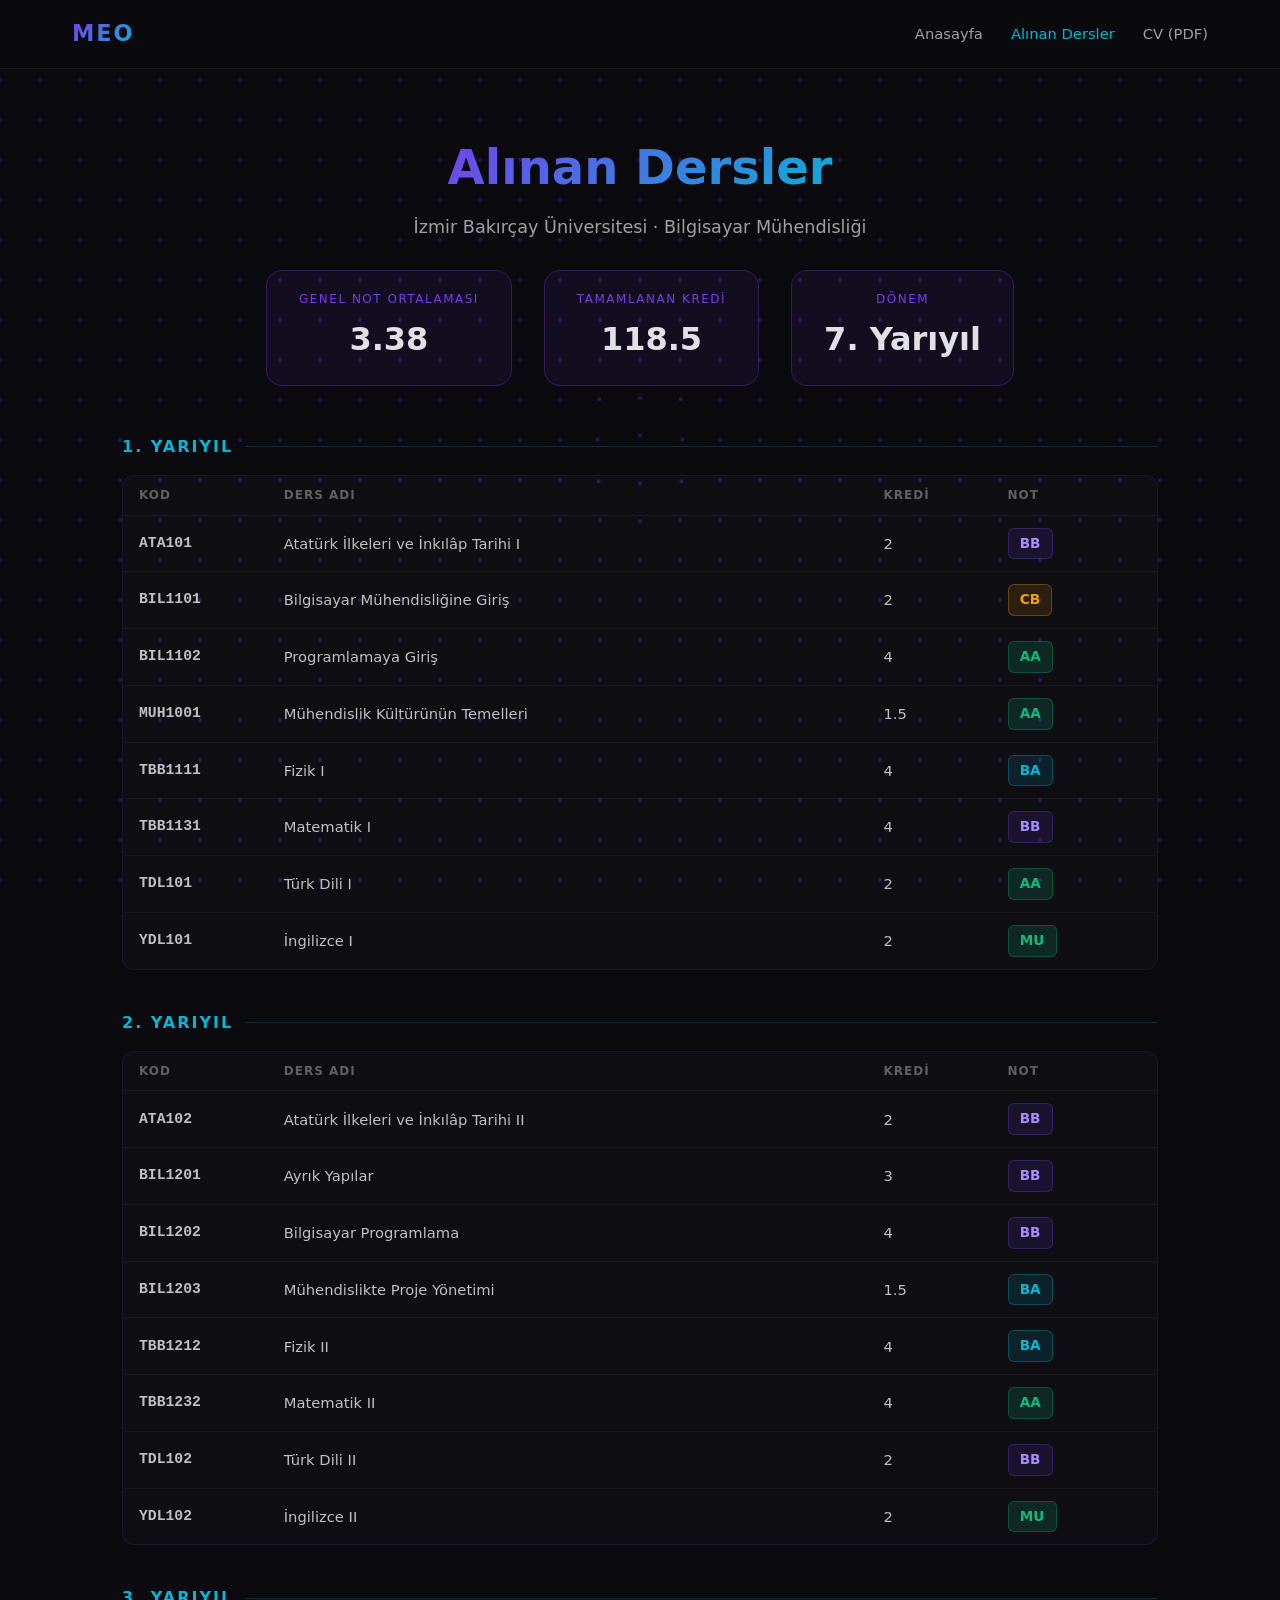
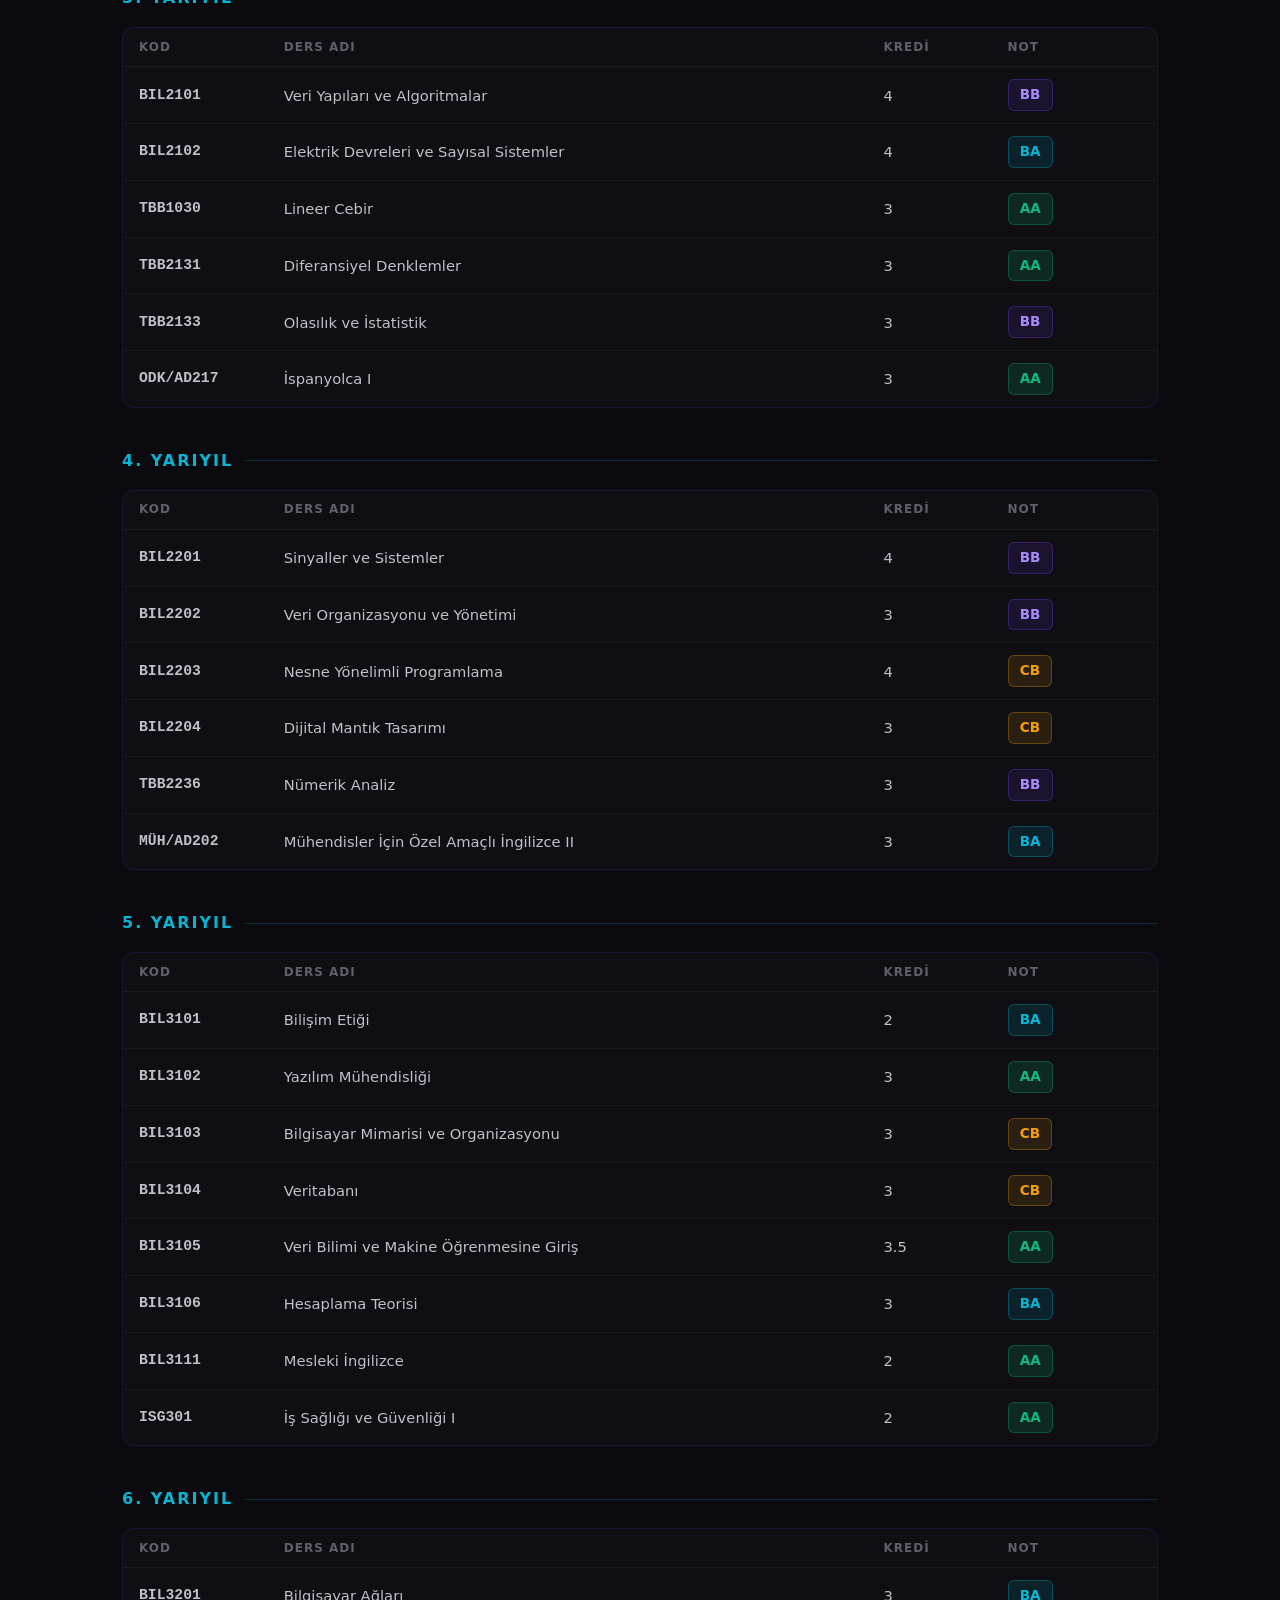
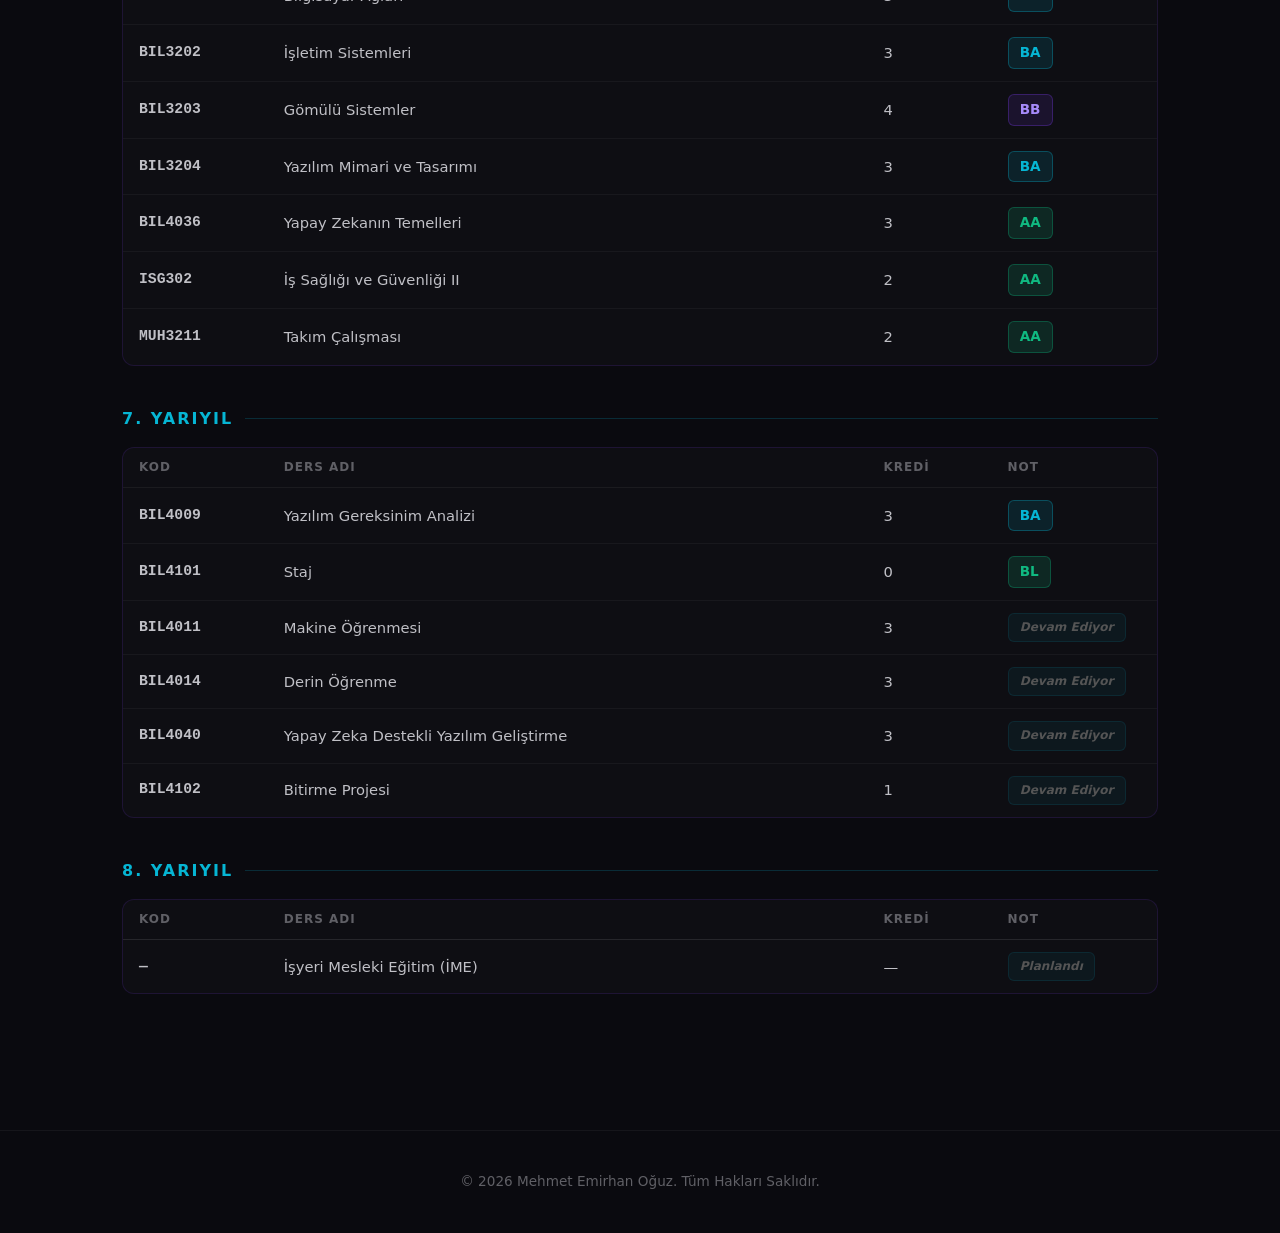
==== commit a63bf8d7: "Refresh portfolio and add CV" ====
--- a/dersler.html
+++ b/dersler.html
@@ -247,6 +247,7 @@
           <li>
             <a href="dersler.html" style="color: #06b6d4">Alınan Dersler</a>
           </li>
+          <li><a href="emirhan_oguz_cv.pdf" target="_blank">CV (PDF)</a></li>
         </ul>
       </div>
     </nav>
@@ -676,6 +677,24 @@
                 <td><span class="grade grade-AA">BL</span></td>
               </tr>
               <tr>
+                <td class="course-code">BIL4011</td>
+                <td>Makine Öğrenmesi</td>
+                <td>3</td>
+                <td><span class="grade grade-ongoing">Devam Ediyor</span></td>
+              </tr>
+              <tr>
+                <td class="course-code">BIL4014</td>
+                <td>Derin Öğrenme</td>
+                <td>3</td>
+                <td><span class="grade grade-ongoing">Devam Ediyor</span></td>
+              </tr>
+              <tr>
+                <td class="course-code">BIL4040</td>
+                <td>Yapay Zeka Destekli Yazılım Geliştirme</td>
+                <td>3</td>
+                <td><span class="grade grade-ongoing">Devam Ediyor</span></td>
+              </tr>
+              <tr>
                 <td class="course-code">BIL4102</td>
                 <td>Bitirme Projesi</td>
                 <td>1</td>
@@ -685,6 +704,31 @@
           </table>
         </div>
       </div>
+
+      <!-- 8. Yarıyıl -->
+      <div class="semester-block">
+        <div class="semester-title">8. Yarıyıl</div>
+        <div class="semester-card">
+          <table class="course-table">
+            <thead>
+              <tr>
+                <th>Kod</th>
+                <th>Ders Adı</th>
+                <th>Kredi</th>
+                <th>Not</th>
+              </tr>
+            </thead>
+            <tbody>
+              <tr>
+                <td class="course-code">—</td>
+                <td>İşyeri Mesleki Eğitim (İME)</td>
+                <td>—</td>
+                <td><span class="grade grade-ongoing">Planlandı</span></td>
+              </tr>
+            </tbody>
+          </table>
+        </div>
+      </div>
     </div>
 
     <!-- Footer -->
--- a/style.css
+++ b/style.css
@@ -1,874 +1,707 @@
-/* Global Styles */
+/* ============================================================
+   Mehmet Emirhan Oğuz — Portfolyo
+   Koyu tema · Mor (#7c3aed) + Camgöbeği (#06b6d4) vurgu
+   ============================================================ */
+
+:root {
+  --bg: #0a0a0f;
+  --bg-soft: rgba(255, 255, 255, 0.02);
+  --surface: rgba(255, 255, 255, 0.03);
+  --border: rgba(124, 58, 237, 0.18);
+  --border-strong: rgba(124, 58, 237, 0.35);
+  --violet: #7c3aed;
+  --violet-soft: #a78bfa;
+  --cyan: #06b6d4;
+  --text: #e0e0e6;
+  --text-muted: #a0a0a6;
+  --text-dim: #606066;
+  --green: #10b981;
+  --amber: #f59e0b;
+  --radius: 16px;
+  --font: "Segoe UI", system-ui, -apple-system, sans-serif;
+}
+
 * {
-    margin: 0;
-    padding: 0;
-    box-sizing: border-box;
+  margin: 0;
+  padding: 0;
+  box-sizing: border-box;
 }
 
 html {
-    scroll-behavior: smooth;
+  scroll-behavior: smooth;
 }
 
 body {
-    font-family: 'Segoe UI', Tahoma, Geneva, Verdana, sans-serif;
-    background-color: #0a0a0f;
-    color: #e0e0e6;
-    line-height: 1.6;
-    overflow-x: hidden;
-}
-
-/* Canvas Background */
+  font-family: var(--font);
+  background: var(--bg);
+  color: var(--text);
+  line-height: 1.6;
+  overflow-x: hidden;
+}
+
+/* Arka plan katmanları (script.js dolduruyor) */
 #dot-canvas {
-    position: fixed;
-    top: 0;
-    left: 0;
-    width: 100%;
-    height: 100%;
-    pointer-events: none;
-    z-index: 0;
-}
-
-/* Particles Container */
+  position: fixed;
+  inset: 0;
+  z-index: 0;
+  pointer-events: none;
+}
+
 #particles-container {
-    position: fixed;
-    top: 0;
-    left: 0;
-    width: 100%;
-    height: 100%;
-    pointer-events: none;
-    z-index: 50;
+  position: fixed;
+  inset: 0;
+  z-index: 9999;
+  pointer-events: none;
+  overflow: hidden;
 }
 
 .code-particle {
-    position: absolute;
-    font-family: 'Courier New', monospace;
-    font-size: 0.75rem;
-    font-weight: bold;
-    white-space: nowrap;
-    user-select: none;
-    animation: particle-float 1.5s ease-out forwards;
-}
-
-@keyframes particle-float {
-    0% {
-        opacity: 1;
-        transform: translateY(0px);
-    }
-    100% {
-        opacity: 0;
-        transform: translateY(-100px);
-    }
-}
-
-/* Navbar */
+  position: absolute;
+  font-family: 'Consolas', 'Courier New', Courier, monospace;
+  font-size: 0.95rem;
+  font-weight: 700;
+  user-select: none;
+  pointer-events: none;
+  white-space: nowrap;
+  animation: codeParticleAnim 1.3s cubic-bezier(0.2, 0.9, 0.3, 1) forwards;
+  text-shadow: 0 0 10px rgba(0, 0, 0, 0.9), 0 0 16px currentColor;
+}
+
+@keyframes codeParticleAnim {
+  0% {
+    opacity: 0;
+    transform: translate(-50%, -50%) translateY(8px) scale(0.7);
+  }
+  15% {
+    opacity: 1;
+    transform: translate(-50%, -50%) translateY(-10px) scale(1.05);
+  }
+  70% {
+    opacity: 0.85;
+    transform: translate(-50%, -50%) translateY(-35px) scale(1);
+  }
+  100% {
+    opacity: 0;
+    transform: translate(-50%, -50%) translateY(-60px) scale(0.9);
+  }
+}
+
+section,
+footer,
+.page-header,
+.gno-banner,
+.courses-section {
+  position: relative;
+  z-index: 1;
+}
+
+/* ---------------- Navbar ---------------- */
 .navbar {
-    position: fixed;
-    top: 0;
-    left: 0;
-    right: 0;
-    background: rgba(10, 10, 15, 0.95);
-    backdrop-filter: blur(10px);
-    z-index: 100;
-    border-bottom: 1px solid rgba(124, 58, 237, 0.2);
+  position: fixed;
+  top: 0;
+  left: 0;
+  right: 0;
+  z-index: 100;
+  background: rgba(10, 10, 15, 0.85);
+  backdrop-filter: blur(12px);
+  border-bottom: 1px solid rgba(255, 255, 255, 0.06);
 }
 
 .navbar-content {
-    max-width: 1200px;
-    margin: 0 auto;
-    padding: 1.5rem 2rem;
-    display: flex;
-    justify-content: space-between;
-    align-items: center;
+  max-width: 1200px;
+  margin: 0 auto;
+  padding: 1rem 2rem;
+  display: flex;
+  align-items: center;
+  justify-content: space-between;
 }
 
 .logo {
-    font-size: 1.5rem;
-    font-weight: bold;
-    background: linear-gradient(135deg, #7c3aed, #06b6d4);
-    -webkit-background-clip: text;
-    -webkit-text-fill-color: transparent;
-    background-clip: text;
+  font-size: 1.4rem;
+  font-weight: 800;
+  letter-spacing: 2px;
+  background: linear-gradient(135deg, var(--violet), var(--cyan));
+  -webkit-background-clip: text;
+  -webkit-text-fill-color: transparent;
+  background-clip: text;
 }
 
 .nav-links {
-    display: flex;
-    list-style: none;
-    gap: 2rem;
+  display: flex;
+  list-style: none;
+  gap: 1.75rem;
 }
 
 .nav-links a {
-    color: #e0e0e6;
-    text-decoration: none;
-    transition: color 0.3s ease;
-    position: relative;
+  color: var(--text-muted);
+  text-decoration: none;
+  font-size: 0.92rem;
+  font-weight: 500;
+  transition: color 0.2s ease;
 }
 
 .nav-links a:hover {
-    color: #06b6d4;
-}
-
-.nav-links a::after {
-    content: '';
-    position: absolute;
-    bottom: -5px;
-    left: 0;
-    width: 0;
-    height: 2px;
-    background: linear-gradient(90deg, #7c3aed, #06b6d4);
-    transition: width 0.3s ease;
-}
-
-.nav-links a:hover::after {
-    width: 100%;
-}
-
-/* Container */
+  color: var(--cyan);
+}
+
+/* ---------------- Ortak yapı ---------------- */
 .container {
-    max-width: 1200px;
-    margin: 0 auto;
-    padding: 0 2rem;
-}
-
-/* Hero Section */
+  max-width: 1200px;
+  margin: 0 auto;
+  padding: 0 2rem;
+}
+
+section {
+  padding: 6rem 0;
+}
+
+section h2 {
+  font-size: 2.2rem;
+  margin-bottom: 2.5rem;
+  background: linear-gradient(135deg, var(--violet), var(--cyan));
+  -webkit-background-clip: text;
+  -webkit-text-fill-color: transparent;
+  background-clip: text;
+}
+
+.section-sub {
+  color: var(--text-muted);
+  margin-top: -1.75rem;
+  margin-bottom: 2rem;
+  font-size: 0.98rem;
+}
+
+/* ---------------- Hero ---------------- */
 .hero {
-    min-height: 100vh;
-    display: flex;
-    align-items: center;
-    justify-content: center;
-    position: relative;
-    margin-top: 60px;
-    text-align: center;
-    overflow: hidden;
-}
-
-.hero::before {
-    content: '';
-    position: absolute;
-    width: 400px;
-    height: 400px;
-    background: radial-gradient(circle, rgba(124, 58, 237, 0.1) 0%, transparent 70%);
-    border-radius: 50%;
-    top: 10%;
-    right: 10%;
-    animation: pulse 4s ease-in-out infinite;
-}
-
-.hero::after {
-    content: '';
-    position: absolute;
-    width: 300px;
-    height: 300px;
-    background: radial-gradient(circle, rgba(6, 182, 212, 0.1) 0%, transparent 70%);
-    border-radius: 50%;
-    bottom: 10%;
-    left: 10%;
-    animation: pulse-reverse 4s ease-in-out infinite;
-}
-
-@keyframes pulse {
-    0%, 100% { transform: scale(1); }
-    50% { transform: scale(1.1); }
-}
-
-@keyframes pulse-reverse {
-    0%, 100% { transform: scale(1); }
-    50% { transform: scale(0.9); }
+  min-height: 100vh;
+  display: flex;
+  align-items: center;
+  justify-content: center;
+  text-align: center;
+  padding-top: 80px;
 }
 
 .hero-content {
-    position: relative;
-    z-index: 1;
-    animation: fadeInUp 0.8s ease;
-    display: flex;
+  max-width: 720px;
+  padding: 0 2rem;
+}
+
+.profile-pic {
+  width: 160px;
+  height: 160px;
+  border-radius: 50%;
+  margin: 0 auto 2rem;
+  padding: 3px;
+  background: linear-gradient(135deg, var(--violet), var(--cyan));
+  box-shadow: 0 0 60px rgba(124, 58, 237, 0.35);
+}
+
+.hero-title {
+  font-size: 2.8rem;
+  font-weight: 800;
+  margin-bottom: 1rem;
+  line-height: 1.25;
+}
+
+.highlight {
+  background: linear-gradient(135deg, var(--violet), var(--cyan));
+  -webkit-background-clip: text;
+  -webkit-text-fill-color: transparent;
+  background-clip: text;
+}
+
+.hero-subtitle {
+  font-size: 1.15rem;
+  color: var(--text-muted);
+  margin-bottom: 2.25rem;
+}
+
+.hero-actions {
+  display: flex;
+  gap: 1.25rem;
+  justify-content: center;
+  align-items: center;
+  flex-wrap: wrap;
+}
+
+.cta-button {
+  display: inline-flex;
+  align-items: center;
+  gap: 0.5rem;
+  padding: 0.9rem 2.2rem;
+  border-radius: 50px;
+  background: linear-gradient(135deg, var(--violet), var(--cyan));
+  color: #fff;
+  text-decoration: none;
+  font-weight: 700;
+  font-size: 1rem;
+  transition: transform 0.2s ease, box-shadow 0.2s ease;
+}
+
+.cta-button:hover {
+  transform: translateY(-2px);
+  box-shadow: 0 10px 30px rgba(124, 58, 237, 0.4);
+}
+
+.cta-button.secondary {
+  background: rgba(255, 255, 255, 0.04);
+  border: 1px solid var(--border-strong);
+  color: var(--text);
+  box-shadow: none;
+}
+
+.cta-button.secondary:hover {
+  background: rgba(124, 58, 237, 0.15);
+  border-color: var(--violet);
+  box-shadow: 0 10px 30px rgba(124, 58, 237, 0.2);
+}
+
+/* ---------------- Hakkımda ---------------- */
+.about-text {
+  font-size: 1.05rem;
+  color: var(--text-muted);
+  max-width: 780px;
+  margin-bottom: 3rem;
+}
+
+/* Yetenekler */
+.skills-title {
+  font-size: 1.2rem;
+  color: var(--text);
+  margin-bottom: 1.5rem;
+}
+
+.skills-grid {
+  display: grid;
+  grid-template-columns: repeat(auto-fit, minmax(260px, 1fr));
+  gap: 1.5rem;
+}
+
+.skill-category {
+  background: var(--surface);
+  border: 1px solid var(--border);
+  border-radius: var(--radius);
+  padding: 1.5rem;
+  transition: border-color 0.2s ease;
+}
+
+.skill-category:hover {
+  border-color: var(--border-strong);
+}
+
+.skill-category h4 {
+  font-size: 0.8rem;
+  text-transform: uppercase;
+  letter-spacing: 1.5px;
+  color: var(--cyan);
+  margin-bottom: 1rem;
+}
+
+.skill-tags {
+  display: flex;
+  flex-wrap: wrap;
+  gap: 0.5rem;
+}
+
+.skill-tag {
+  padding: 0.35rem 0.85rem;
+  border-radius: 50px;
+  background: rgba(124, 58, 237, 0.1);
+  border: 1px solid rgba(124, 58, 237, 0.25);
+  color: var(--text);
+  font-size: 0.82rem;
+}
+
+/* ---------------- Proje kartları ---------------- */
+.projects-grid {
+  display: grid;
+  grid-template-columns: repeat(auto-fill, minmax(355px, 1fr));
+  gap: 1.5rem;
+}
+
+.project-card {
+  background: var(--surface);
+  border: 1px solid var(--border);
+  border-radius: var(--radius);
+  padding: 1.45rem 1.35rem;
+  display: flex;
+  flex-direction: column;
+  transition: transform 0.2s ease, border-color 0.2s ease, box-shadow 0.2s ease;
+}
+
+.project-card:hover {
+  transform: translateY(-4px);
+  border-color: var(--border-strong);
+  box-shadow: 0 12px 40px rgba(124, 58, 237, 0.18);
+}
+
+.card-icon {
+  font-size: 2rem;
+  margin-bottom: 0.85rem;
+}
+
+.project-card h3 {
+  font-size: 1.03rem;
+  margin-bottom: 0.75rem;
+  color: var(--text);
+  white-space: nowrap;
+  overflow: hidden;
+  text-overflow: ellipsis;
+  letter-spacing: -0.015em;
+}
+
+.project-card p {
+  font-size: 0.92rem;
+  color: var(--text-muted);
+  flex-grow: 1;
+  margin-bottom: 1.25rem;
+  line-height: 1.55;
+}
+
+.card-tags {
+  display: flex;
+  flex-wrap: wrap;
+  gap: 0.4rem;
+}
+
+.tag {
+  padding: 0.2rem 0.65rem;
+  border-radius: 6px;
+  background: rgba(6, 182, 212, 0.1);
+  border: 1px solid rgba(6, 182, 212, 0.25);
+  color: var(--cyan);
+  font-size: 0.72rem;
+  font-weight: 600;
+}
+
+/* Skor / sonuç rozeti */
+.score-badge {
+  display: inline-flex;
+  align-items: center;
+  gap: 0.4rem;
+  margin-bottom: 0.85rem;
+  padding: 0.32rem 0.8rem;
+  border-radius: 8px;
+  background: rgba(16, 185, 129, 0.12);
+  border: 1px solid rgba(16, 185, 129, 0.35);
+  color: var(--green);
+  font-size: 0.81rem;
+  font-weight: 700;
+  white-space: nowrap;
+  max-width: 100%;
+  overflow: hidden;
+  text-overflow: ellipsis;
+}
+
+.score-badge.violet {
+  background: rgba(124, 58, 237, 0.12);
+  border-color: rgba(124, 58, 237, 0.35);
+  color: var(--violet-soft);
+}
+
+/* Canlı link butonu */
+.card-link {
+  display: inline-flex;
+  align-items: center;
+  gap: 0.4rem;
+  margin-top: 1rem;
+  color: var(--cyan);
+  text-decoration: none;
+  font-size: 0.85rem;
+  font-weight: 600;
+  transition: color 0.2s ease;
+}
+
+.card-link:hover {
+  color: var(--violet-soft);
+}
+
+/* Erken dönem: kompakt kartlar */
+.mini-grid {
+  display: grid;
+  grid-template-columns: repeat(auto-fill, minmax(230px, 1fr));
+  gap: 1rem;
+}
+
+.mini-card {
+  background: var(--bg-soft);
+  border: 1px solid rgba(255, 255, 255, 0.07);
+  border-radius: 12px;
+  padding: 1.1rem 1.25rem;
+  transition: border-color 0.2s ease;
+}
+
+.mini-card:hover {
+  border-color: var(--border);
+}
+
+.mini-card .mini-icon {
+  font-size: 1.3rem;
+  margin-bottom: 0.5rem;
+}
+
+.mini-card h4 {
+  font-size: 0.95rem;
+  margin-bottom: 0.35rem;
+}
+
+.mini-card p {
+  font-size: 0.8rem;
+  color: var(--text-dim);
+}
+
+.mini-card .card-tags {
+  margin-top: 0.6rem;
+}
+
+/* ---------------- Kaggle bantı ---------------- */
+.kaggle-band {
+  display: grid;
+  grid-template-columns: repeat(auto-fit, minmax(180px, 1fr));
+  gap: 1.25rem;
+  margin-bottom: 2.5rem;
+}
+
+.kaggle-stat {
+  background: var(--surface);
+  border: 1px solid var(--border);
+  border-radius: var(--radius);
+  padding: 1.5rem;
+  text-align: center;
+}
+
+.kaggle-stat .stat-value {
+  font-size: 1.6rem;
+  font-weight: 800;
+  background: linear-gradient(135deg, var(--violet), var(--cyan));
+  -webkit-background-clip: text;
+  -webkit-text-fill-color: transparent;
+  background-clip: text;
+}
+
+.kaggle-stat .stat-label {
+  font-size: 0.78rem;
+  text-transform: uppercase;
+  letter-spacing: 1px;
+  color: var(--text-muted);
+  margin-top: 0.35rem;
+}
+
+/* ---------------- Eğitim & Staj ---------------- */
+.education-grid {
+  display: grid;
+  grid-template-columns: repeat(auto-fit, minmax(300px, 1fr));
+  gap: 1.5rem;
+}
+
+.education-card,
+.internship-card {
+  background: var(--surface);
+  border: 1px solid var(--border);
+  border-radius: var(--radius);
+  padding: 1.75rem;
+}
+
+.education-card {
+  display: flex;
+  gap: 1.25rem;
+  align-items: flex-start;
+}
+
+.edu-logo {
+  width: 76px;
+  height: 76px;
+  object-fit: contain;
+  background: #fff;
+  border-radius: 12px;
+  padding: 4px;
+  flex-shrink: 0;
+}
+
+.edu-school-name {
+  font-weight: 700;
+  font-size: 1.05rem;
+}
+
+.edu-degree,
+.edu-date {
+  color: var(--text-muted);
+  font-size: 0.9rem;
+}
+
+.edu-gpa {
+  color: var(--green);
+  font-weight: 700;
+  font-size: 0.9rem;
+  margin-top: 0.25rem;
+}
+
+.internship-header {
+  display: flex;
+  justify-content: space-between;
+  align-items: flex-start;
+  margin-bottom: 1rem;
+}
+
+.internship-role {
+  font-weight: 700;
+  font-size: 1.05rem;
+}
+
+.internship-company {
+  color: var(--text-muted);
+  font-size: 0.9rem;
+}
+
+.internship-date {
+  color: var(--cyan);
+  font-weight: 700;
+}
+
+.internship-tags {
+  display: flex;
+  flex-wrap: wrap;
+  gap: 0.4rem;
+  margin-bottom: 1rem;
+}
+
+.internship-desc {
+  color: var(--text-muted);
+  font-size: 0.92rem;
+}
+
+/* ---------------- Alıntı ---------------- */
+.quote-section {
+  text-align: center;
+  padding: 3rem 2rem;
+  position: relative;
+  z-index: 1;
+}
+
+.quote-text {
+  font-size: 1.5rem;
+  font-style: italic;
+  color: var(--text-muted);
+  background: linear-gradient(135deg, var(--violet-soft), var(--cyan));
+  -webkit-background-clip: text;
+  -webkit-text-fill-color: transparent;
+  background-clip: text;
+}
+
+/* ---------------- İletişim ---------------- */
+.contact-info {
+  display: flex;
+  flex-wrap: wrap;
+  gap: 2rem;
+  margin-bottom: 2rem;
+}
+
+.contact-detail {
+  display: flex;
+  align-items: center;
+  gap: 0.6rem;
+  color: var(--text-muted);
+  font-size: 0.95rem;
+}
+
+.contact-icon {
+  font-size: 1.1rem;
+}
+
+.contact-links {
+  display: flex;
+  flex-wrap: wrap;
+  gap: 1rem;
+}
+
+.contact-button {
+  padding: 0.75rem 1.8rem;
+  border-radius: 50px;
+  border: 1px solid var(--border-strong);
+  color: var(--text);
+  text-decoration: none;
+  font-weight: 600;
+  font-size: 0.92rem;
+  transition: background 0.2s ease, transform 0.2s ease;
+}
+
+.contact-button:hover {
+  background: rgba(124, 58, 237, 0.15);
+  transform: translateY(-2px);
+}
+
+/* ---------------- Footer ---------------- */
+.footer {
+  text-align: center;
+  padding: 2.5rem 1rem;
+  color: var(--text-dim);
+  font-size: 0.85rem;
+  border-top: 1px solid rgba(255, 255, 255, 0.05);
+}
+
+/* ---------------- Responsive ---------------- */
+@media (max-width: 768px) {
+  .navbar-content {
+    padding: 0.85rem 1.25rem;
+  }
+
+  .nav-links {
+    gap: 1rem;
+  }
+
+  .nav-links a {
+    font-size: 0.8rem;
+  }
+
+  section {
+    padding: 4rem 0;
+  }
+
+  section h2 {
+    font-size: 1.7rem;
+  }
+
+  .hero-title {
+    font-size: 2rem;
+  }
+
+  .hero-subtitle {
+    font-size: 1rem;
+  }
+
+  .profile-pic {
+    width: 130px;
+    height: 130px;
+  }
+
+  .container {
+    padding: 0 1.25rem;
+  }
+
+  .education-card {
     flex-direction: column;
-    align-items: center;
-    gap: 2rem;
-}
-
-.profile-pic {
-    width: 150px;
-    height: 150px;
-    border-radius: 50%;
-    background: rgba(124, 58, 237, 0.1);
-    border: 3px solid #7c3aed;
-    display: flex;
-    align-items: center;
-    justify-content: center;
-    font-size: 4rem;
-    animation: profile-pulse 2s ease-in-out infinite;
-}
-
-@keyframes profile-pulse {
-    0%, 100% {
-        box-shadow: 0 0 0 0 rgba(124, 58, 237, 0.5);
-    }
-    50% {
-        box-shadow: 0 0 0 10px rgba(124, 58, 237, 0);
-    }
-}
-
-@keyframes fadeInUp {
-    from {
-        opacity: 0;
-        transform: translateY(30px);
-    }
-    to {
-        opacity: 1;
-        transform: translateY(0);
-    }
-}
-
-.hero-title {
-    font-size: 3.5rem;
-    margin-bottom: 1rem;
-    font-weight: bold;
-    line-height: 1.2;
-}
-
-.highlight {
-    background: linear-gradient(135deg, #7c3aed, #06b6d4);
-    -webkit-background-clip: text;
-    -webkit-text-fill-color: transparent;
-    background-clip: text;
-}
-
-.hero-subtitle {
-    font-size: 1.3rem;
-    color: #a0a0a6;
-    margin-bottom: 2rem;
-}
-
-.cta-button {
-    display: inline-block;
-    padding: 1rem 2.5rem;
-    background: linear-gradient(135deg, #7c3aed, #06b6d4);
-    color: white;
-    border: none;
-    border-radius: 50px;
-    text-decoration: none;
-    font-weight: 600;
-    transition: all 0.3s ease;
-    box-shadow: 0 4px 15px rgba(124, 58, 237, 0.3);
-}
-
-.cta-button:hover {
-    transform: translateY(-3px);
-    box-shadow: 0 6px 25px rgba(124, 58, 237, 0.5);
-}
-
-/* About Section */
-.about {
-    padding: 6rem 2rem;
-    position: relative;
-    z-index: 1;
-}
-
-.about h2 {
-    font-size: 2.5rem;
-    margin-bottom: 2rem;
-    text-align: center;
-    background: linear-gradient(135deg, #7c3aed, #06b6d4);
-    -webkit-background-clip: text;
-    -webkit-text-fill-color: transparent;
-    background-clip: text;
-}
-
-.about-text {
+  }
+}
+
+@media (max-width: 480px) {
+  .projects-grid {
+    grid-template-columns: 1fr;
+  }
+
+  .nav-links {
+    gap: 0.7rem;
+  }
+
+  .nav-links a {
+    font-size: 0.72rem;
+  }
+
+  /* Dar ekranda sığmayan "Anasayfa" linkini gizle (logo anasayfaya gider) */
+  .nav-links li:nth-child(1) {
+    display: none;
+  }
+
+  .logo {
     font-size: 1.1rem;
-    max-width: 700px;
-    margin: 0 auto;
-    color: #c0c0c6;
-    text-align: center;
-    line-height: 1.8;
-}
-
-/* Skills Section */
-.skills-section {
-    margin-top: 3rem;
-}
-
-.skills-title {
-    font-size: 1.5rem;
-    text-align: center;
-    margin-bottom: 2rem;
-    background: linear-gradient(135deg, #7c3aed, #06b6d4);
-    -webkit-background-clip: text;
-    -webkit-text-fill-color: transparent;
-    background-clip: text;
-}
-
-.skills-grid {
-    display: grid;
-    grid-template-columns: repeat(2, 1fr);
-    gap: 1.5rem;
-    max-width: 900px;
-    margin: 0 auto;
-}
-
-.skill-category {
-    background: rgba(255, 255, 255, 0.03);
-    border: 1px solid rgba(124, 58, 237, 0.2);
-    border-radius: 12px;
-    padding: 1.5rem;
-}
-
-.skill-category h4 {
-    font-size: 0.85rem;
-    text-transform: uppercase;
-    letter-spacing: 1px;
-    color: #06b6d4;
-    margin-bottom: 1rem;
-}
-
-.skill-tags {
-    display: flex;
-    flex-wrap: wrap;
-    gap: 0.5rem;
-}
-
-.skill-tag {
-    display: inline-block;
-    padding: 0.35rem 0.75rem;
-    background: rgba(124, 58, 237, 0.1);
-    border: 1px solid rgba(124, 58, 237, 0.3);
-    border-radius: 20px;
-    font-size: 0.78rem;
-    color: #a78bfa;
-    transition: all 0.2s ease;
-}
-
-.skill-tag:hover {
-    background: rgba(124, 58, 237, 0.25);
-    border-color: rgba(124, 58, 237, 0.6);
-    color: #c4b5fd;
-}
-
-@media (max-width: 768px) {
-    .skills-grid {
-        grid-template-columns: 1fr;
-    }
-}
-
-/* Hobbies Section */
-.hobbies-section {
-    margin-top: 2.5rem;
-}
-
-.hobbies-grid {
-    display: flex;
-    flex-wrap: wrap;
-    gap: 1rem;
-    max-width: 900px;
-    margin: 0 auto;
-    justify-content: center;
-}
-
-.hobby-item {
-    display: flex;
-    align-items: center;
-    gap: 0.75rem;
-    background: rgba(255, 255, 255, 0.02);
-    border: 1px solid rgba(6, 182, 212, 0.15);
-    border-radius: 12px;
-    padding: 0.9rem 1.2rem;
-    flex: 1 1 180px;
-    max-width: 260px;
-    transition: border-color 0.2s ease;
-}
-
-.hobby-item:hover {
-    border-color: rgba(6, 182, 212, 0.35);
-}
-
-.hobby-icon {
-    font-size: 1.6rem;
-    flex-shrink: 0;
-}
-
-.hobby-name {
-    font-size: 0.9rem;
-    font-weight: 600;
-    color: #e0e0e6;
-    margin-bottom: 0.15rem;
-}
-
-.hobby-desc {
-    font-size: 0.78rem;
-    color: #666677;
-    line-height: 1.4;
-}
-
-@media (max-width: 768px) {
-    .hobbies-grid {
-        flex-direction: column;
-        align-items: stretch;
-    }
-    .hobby-item {
-        max-width: 100%;
-    }
-}
-
-/* Education Section */
-.education {
-    padding: 6rem 2rem;
-    position: relative;
-    z-index: 1;
-}
-
-.education h2 {
-    font-size: 2.5rem;
-    margin-bottom: 3rem;
-    text-align: center;
-    background: linear-gradient(135deg, #7c3aed, #06b6d4);
-    -webkit-background-clip: text;
-    -webkit-text-fill-color: transparent;
-    background-clip: text;
-}
-
-.education-grid {
-    display: grid;
-    grid-template-columns: repeat(2, 1fr);
-    gap: 2rem;
-    max-width: 900px;
-    margin: 0 auto;
-}
-
-.education-card {
-    background: rgba(255, 255, 255, 0.03);
-    border: 1px solid rgba(124, 58, 237, 0.2);
-    border-radius: 16px;
-    padding: 2rem;
-    display: flex;
-    align-items: center;
-    gap: 1.5rem;
-    transition: all 0.3s ease;
-}
-
-.education-card:hover {
-    border-color: rgba(124, 58, 237, 0.45);
-    box-shadow: 0 8px 32px rgba(124, 58, 237, 0.1);
-    transform: translateY(-4px);
-}
-
-.edu-logo {
-    width: 72px;
-    height: 72px;
-    object-fit: contain;
-    flex-shrink: 0;
-    border-radius: 10px;
-    background: white;
-    padding: 6px;
-}
-
-.edu-school-name {
-    font-size: 1rem;
-    font-weight: 700;
-    color: #e0e0e6;
-    margin-bottom: 0.3rem;
-}
-
-.edu-degree {
-    font-size: 0.88rem;
-    color: #a78bfa;
-    margin-bottom: 0.25rem;
-}
-
-.edu-date {
-    font-size: 0.8rem;
-    color: #666677;
-    margin-bottom: 0.25rem;
-}
-
-.edu-gpa {
-    font-size: 0.82rem;
-    color: #06b6d4;
-    font-weight: 600;
-}
-
-@media (max-width: 768px) {
-    .education-grid {
-        grid-template-columns: 1fr;
-    }
-}
-
-/* Contact info */
-.contact-info {
-    display: flex;
-    justify-content: center;
-    gap: 2rem;
-    flex-wrap: wrap;
-    margin-bottom: 1.5rem;
-}
-
-.contact-detail {
-    display: flex;
-    align-items: center;
-    gap: 0.5rem;
-    font-size: 1rem;
-    color: #c0c0c6;
-}
-
-.contact-icon {
-    font-size: 1.1rem;
-}
-
-/* Internship Section */
-.internship {
-    padding: 6rem 2rem;
-    position: relative;
-    z-index: 1;
-    background: rgba(124, 58, 237, 0.02);
-}
-
-.internship h2 {
-    font-size: 2.5rem;
-    margin-bottom: 2rem;
-    text-align: center;
-    background: linear-gradient(135deg, #7c3aed, #06b6d4);
-    -webkit-background-clip: text;
-    -webkit-text-fill-color: transparent;
-    background-clip: text;
-}
-
-.internship-card {
-    max-width: 760px;
-    margin: 0 auto;
-    background: rgba(255, 255, 255, 0.03);
-    border: 1px solid rgba(124, 58, 237, 0.2);
-    border-radius: 16px;
-    padding: 2rem 2.5rem;
-    transition: all 0.3s ease;
-}
-
-.internship-card:hover {
-    border-color: rgba(124, 58, 237, 0.45);
-    box-shadow: 0 8px 32px rgba(124, 58, 237, 0.1);
-}
-
-.internship-header {
-    display: flex;
-    justify-content: space-between;
-    align-items: flex-start;
-    gap: 1rem;
-    margin-bottom: 1.2rem;
-}
-
-.internship-role {
-    font-size: 1.2rem;
-    font-weight: 700;
-    color: #e0e0e6;
-    margin-bottom: 0.3rem;
-}
-
-.internship-company {
-    font-size: 0.95rem;
-    color: #a78bfa;
-    font-weight: 600;
-    margin-bottom: 0.25rem;
-}
-
-.internship-sub {
-    font-weight: 400;
-    color: #666677;
-    font-size: 0.85rem;
-}
-
-.internship-location {
-    font-size: 0.82rem;
-    color: #555566;
-}
-
-.internship-date {
-    font-size: 0.85rem;
-    color: white;
-    background: linear-gradient(135deg, #7c3aed, #06b6d4);
-    padding: 0.3rem 0.9rem;
-    border-radius: 20px;
-    font-weight: 600;
-    white-space: nowrap;
-    flex-shrink: 0;
-}
-
-.internship-tags {
-    display: flex;
-    flex-wrap: wrap;
-    gap: 0.5rem;
-    margin-bottom: 1rem;
-}
-
-.internship-desc {
-    font-size: 0.92rem;
-    color: #888899;
-    line-height: 1.7;
-}
-
-/* Quote */
-.quote-section {
-    padding: 3rem 2rem;
-    text-align: center;
-    position: relative;
-    z-index: 1;
-}
-
-.quote-text {
-    font-size: 1.9rem;
-    font-style: italic;
-    letter-spacing: 0.5px;
-    background: linear-gradient(135deg, #7c3aed, #06b6d4);
-    -webkit-background-clip: text;
-    -webkit-text-fill-color: transparent;
-    background-clip: text;
-}
-
-/* Projects Section */
-.projects {
-    padding: 6rem 2rem;
-    position: relative;
-    z-index: 1;
-    background: rgba(124, 58, 237, 0.02);
-}
-
-.projects h2 {
-    font-size: 2.5rem;
-    margin-bottom: 3rem;
-    text-align: center;
-    background: linear-gradient(135deg, #7c3aed, #06b6d4);
-    -webkit-background-clip: text;
-    -webkit-text-fill-color: transparent;
-    background-clip: text;
-}
-
-.projects-grid {
-    display: grid;
-    grid-template-columns: repeat(3, 1fr);
-    gap: 2rem;
-    margin-bottom: 3rem;
-}
-
-.project-card {
-    background: rgba(255, 255, 255, 0.03);
-    border: 1px solid rgba(124, 58, 237, 0.2);
-    border-radius: 12px;
-    padding: 2rem;
-    transition: all 0.3s ease;
-    position: relative;
-    overflow: hidden;
-}
-
-.project-card::before {
-    content: '';
-    position: absolute;
-    top: 0;
-    left: -100%;
-    width: 100%;
-    height: 100%;
-    background: linear-gradient(90deg, transparent, rgba(124, 58, 237, 0.1), transparent);
-    transition: left 0.5s ease;
-}
-
-.project-card:hover::before {
-    left: 100%;
-}
-
-.project-card:hover {
-    border-color: rgba(124, 58, 237, 0.5);
-    box-shadow: 0 8px 32px rgba(124, 58, 237, 0.15);
-    transform: translateY(-8px);
-}
-
-.card-icon {
-    font-size: 3rem;
-    margin-bottom: 1rem;
-    display: block;
-}
-
-.project-card h3 {
-    font-size: 1.3rem;
-    margin-bottom: 1rem;
-    color: #e0e0e6;
-}
-
-.project-card p {
-    color: #a0a0a6;
-    margin-bottom: 1.5rem;
-    font-size: 0.95rem;
-}
-
-.card-tags {
-    display: flex;
-    flex-wrap: wrap;
-    gap: 0.5rem;
-}
-
-.tag {
-    display: inline-block;
-    padding: 0.4rem 0.8rem;
-    background: rgba(6, 182, 212, 0.1);
-    border: 1px solid rgba(6, 182, 212, 0.3);
-    border-radius: 20px;
-    font-size: 0.75rem;
-    color: #06b6d4;
-}
-
-/* Contact Section */
-.contact {
-    padding: 6rem 2rem;
-    position: relative;
-    z-index: 1;
-    text-align: center;
-}
-
-.contact h2 {
-    font-size: 2.5rem;
-    margin-bottom: 1rem;
-    background: linear-gradient(135deg, #7c3aed, #06b6d4);
-    -webkit-background-clip: text;
-    -webkit-text-fill-color: transparent;
-    background-clip: text;
-}
-
-.contact-text {
-    font-size: 1.1rem;
-    color: #a0a0a6;
-    margin-bottom: 2rem;
-}
-
-.contact-links {
-    display: flex;
-    gap: 1rem;
-    justify-content: center;
-    flex-wrap: wrap;
-}
-
-.contact-button {
-    padding: 0.8rem 2rem;
-    background: transparent;
-    border: 2px solid #7c3aed;
-    color: #7c3aed;
-    border-radius: 50px;
-    text-decoration: none;
-    transition: all 0.3s ease;
-    font-weight: 600;
-}
-
-.contact-button:hover {
-    background: #7c3aed;
-    color: white;
-    box-shadow: 0 4px 15px rgba(124, 58, 237, 0.3);
-}
-
-/* Footer */
-.footer {
-    background: rgba(0, 0, 0, 0.5);
-    padding: 2rem;
-    text-align: center;
-    color: #606066;
-    position: relative;
-    z-index: 1;
-    border-top: 1px solid rgba(124, 58, 237, 0.2);
-}
-
-/* Responsive */
-@media (max-width: 1024px) {
-    .projects-grid {
-        grid-template-columns: repeat(2, 1fr);
-    }
-}
-
-@media (max-width: 768px) {
-    .hero-title {
-        font-size: 2rem;
-    }
-
-    .hero-subtitle {
-        font-size: 1rem;
-    }
-
-    .nav-links {
-        gap: 1rem;
-    }
-
-    .navbar-content {
-        padding: 1rem;
-    }
-
-    .projects-grid {
-        grid-template-columns: 1fr;
-    }
-
-    .profile-pic {
-        width: 120px;
-        height: 120px;
-        font-size: 3rem;
-    }
-
-    .about h2,
-    .projects h2,
-    .contact h2 {
-        font-size: 2rem;
-    }
-
-    .contact-links {
-        flex-direction: column;
-    }
-
-    .contact-button {
-        width: 100%;
-    }
-}
-
-@media (max-width: 480px) {
-    .hero-title {
-        font-size: 1.5rem;
-    }
-
-    .floating-element {
-        font-size: 2rem;
-    }
-
-    .hero::before,
-    .hero::after {
-        display: none;
-    }
-}
-
-/* Project Emoji Animations */
-@keyframes emoji-swoosh-left-side {
-    0% {
-        left: -100px;
-        opacity: 0;
-    }
-    30% {
-        left: 30px;
-        opacity: 0.4;
-    }
-    100% {
-        left: 30px;
-        opacity: 0;
-    }
-}
-
-@keyframes emoji-swoosh-right-side {
-    0% {
-        right: -100px;
-        opacity: 0;
-    }
-    30% {
-        right: 30px;
-        opacity: 0.4;
-    }
-    100% {
-        right: 30px;
-        opacity: 0;
-    }
-}
-
-/* Fast scroll up animation on page load */
-@keyframes fast-scroll-up {
-    0% {
-        transform: translateY(0);
-    }
-    100% {
-        transform: translateY(-2000px);
-    }
-}
+  }
+}
